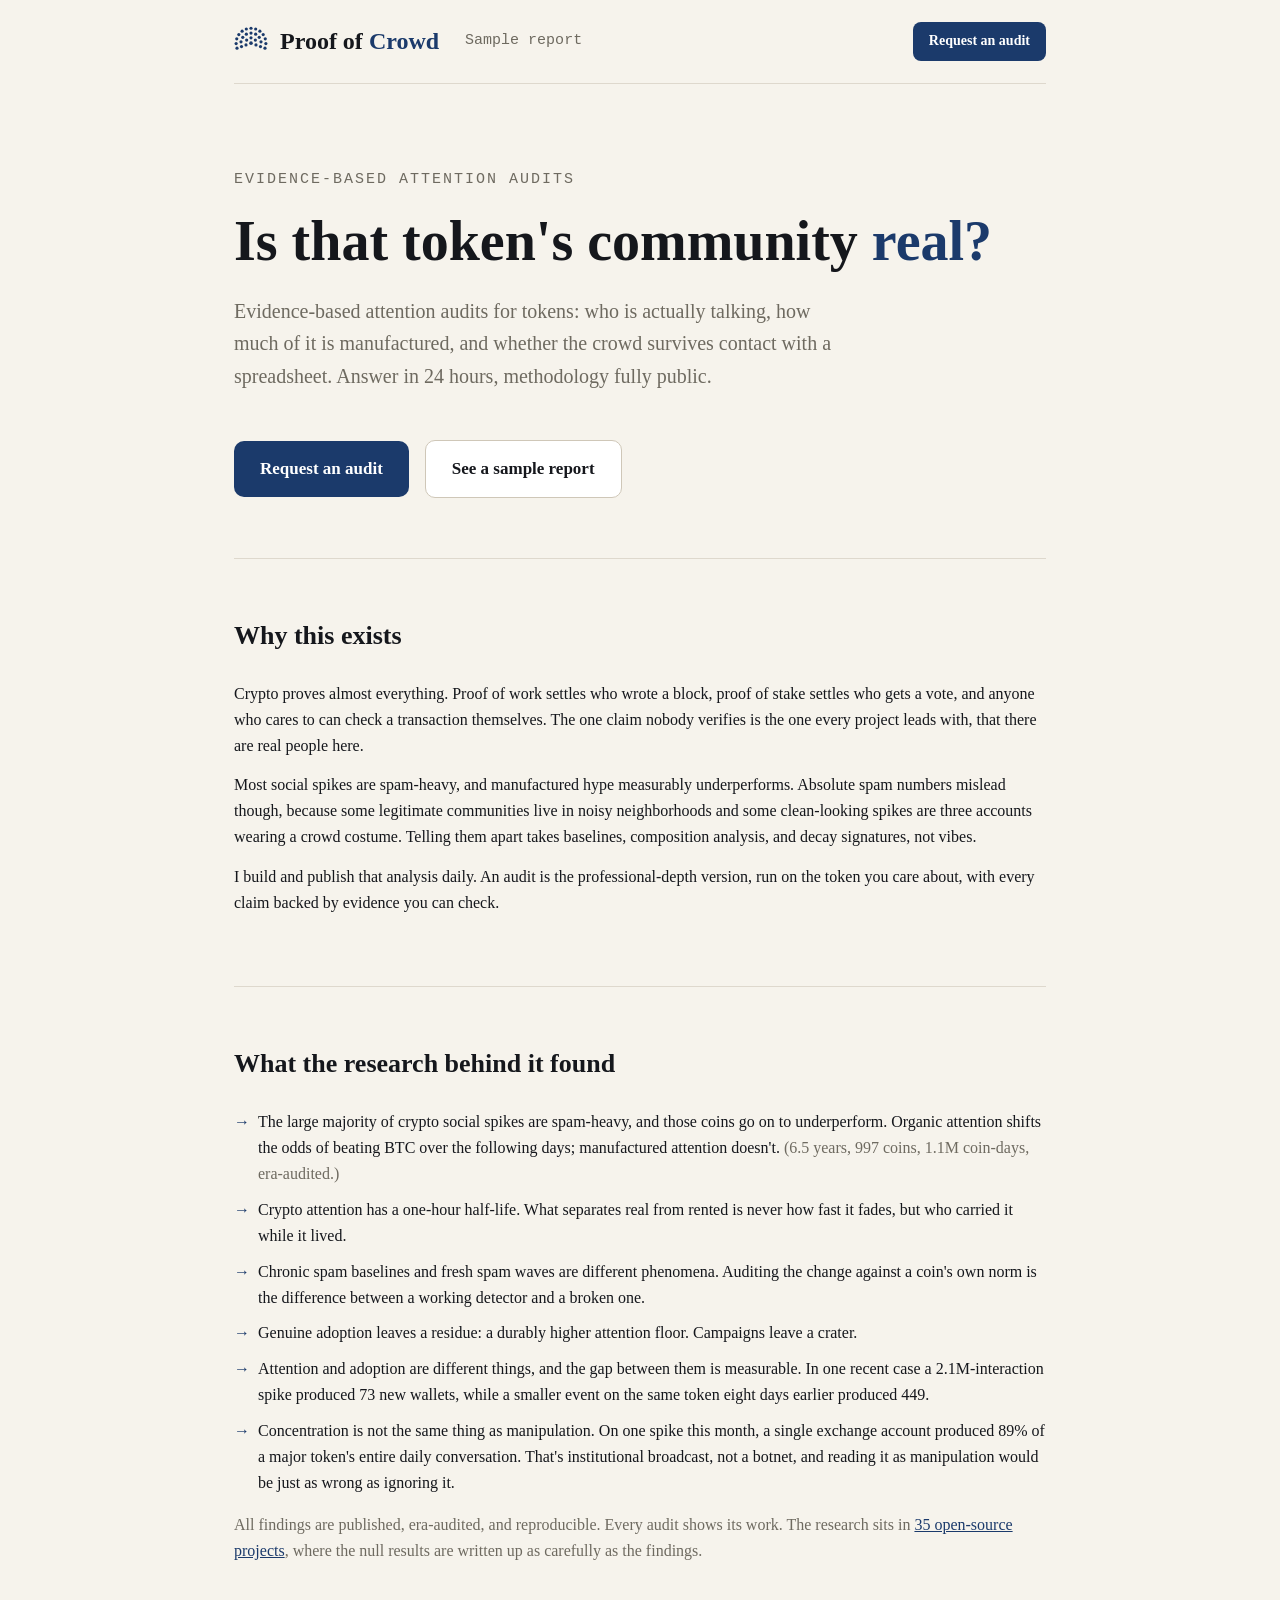
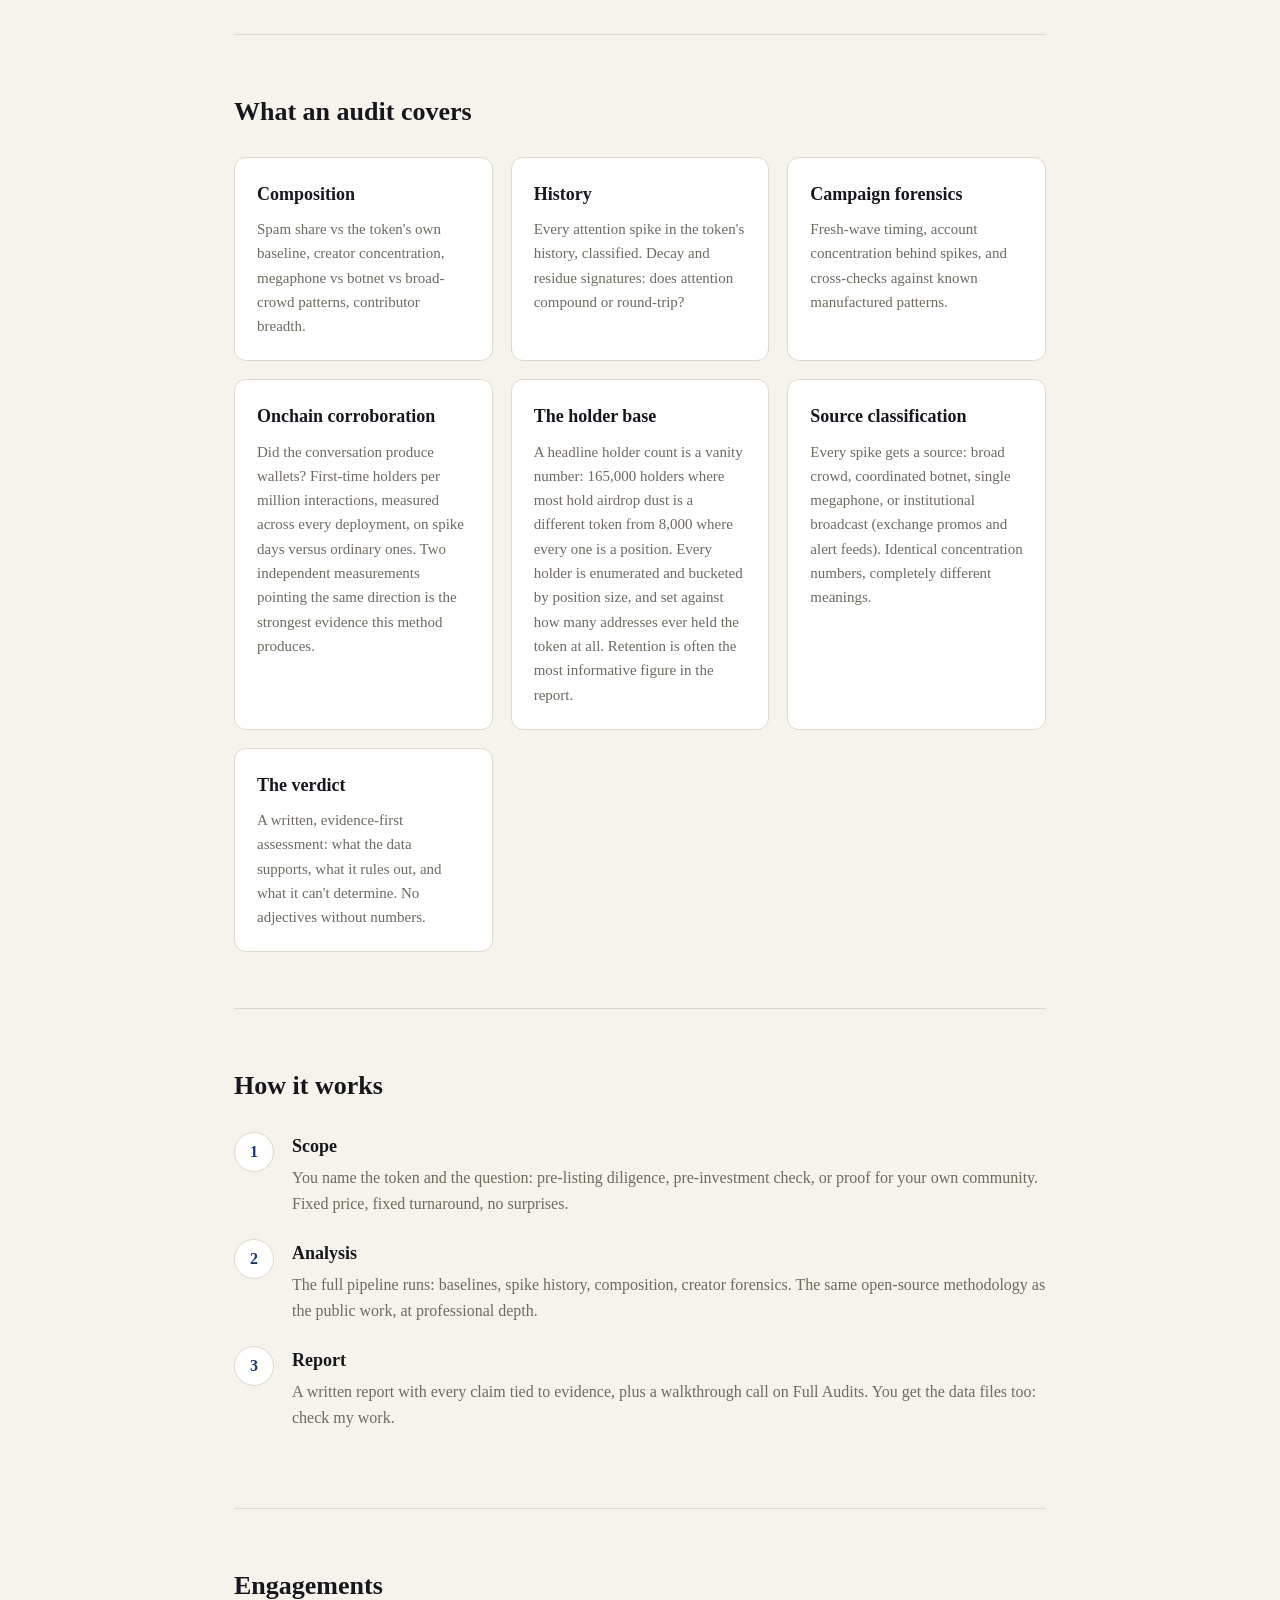
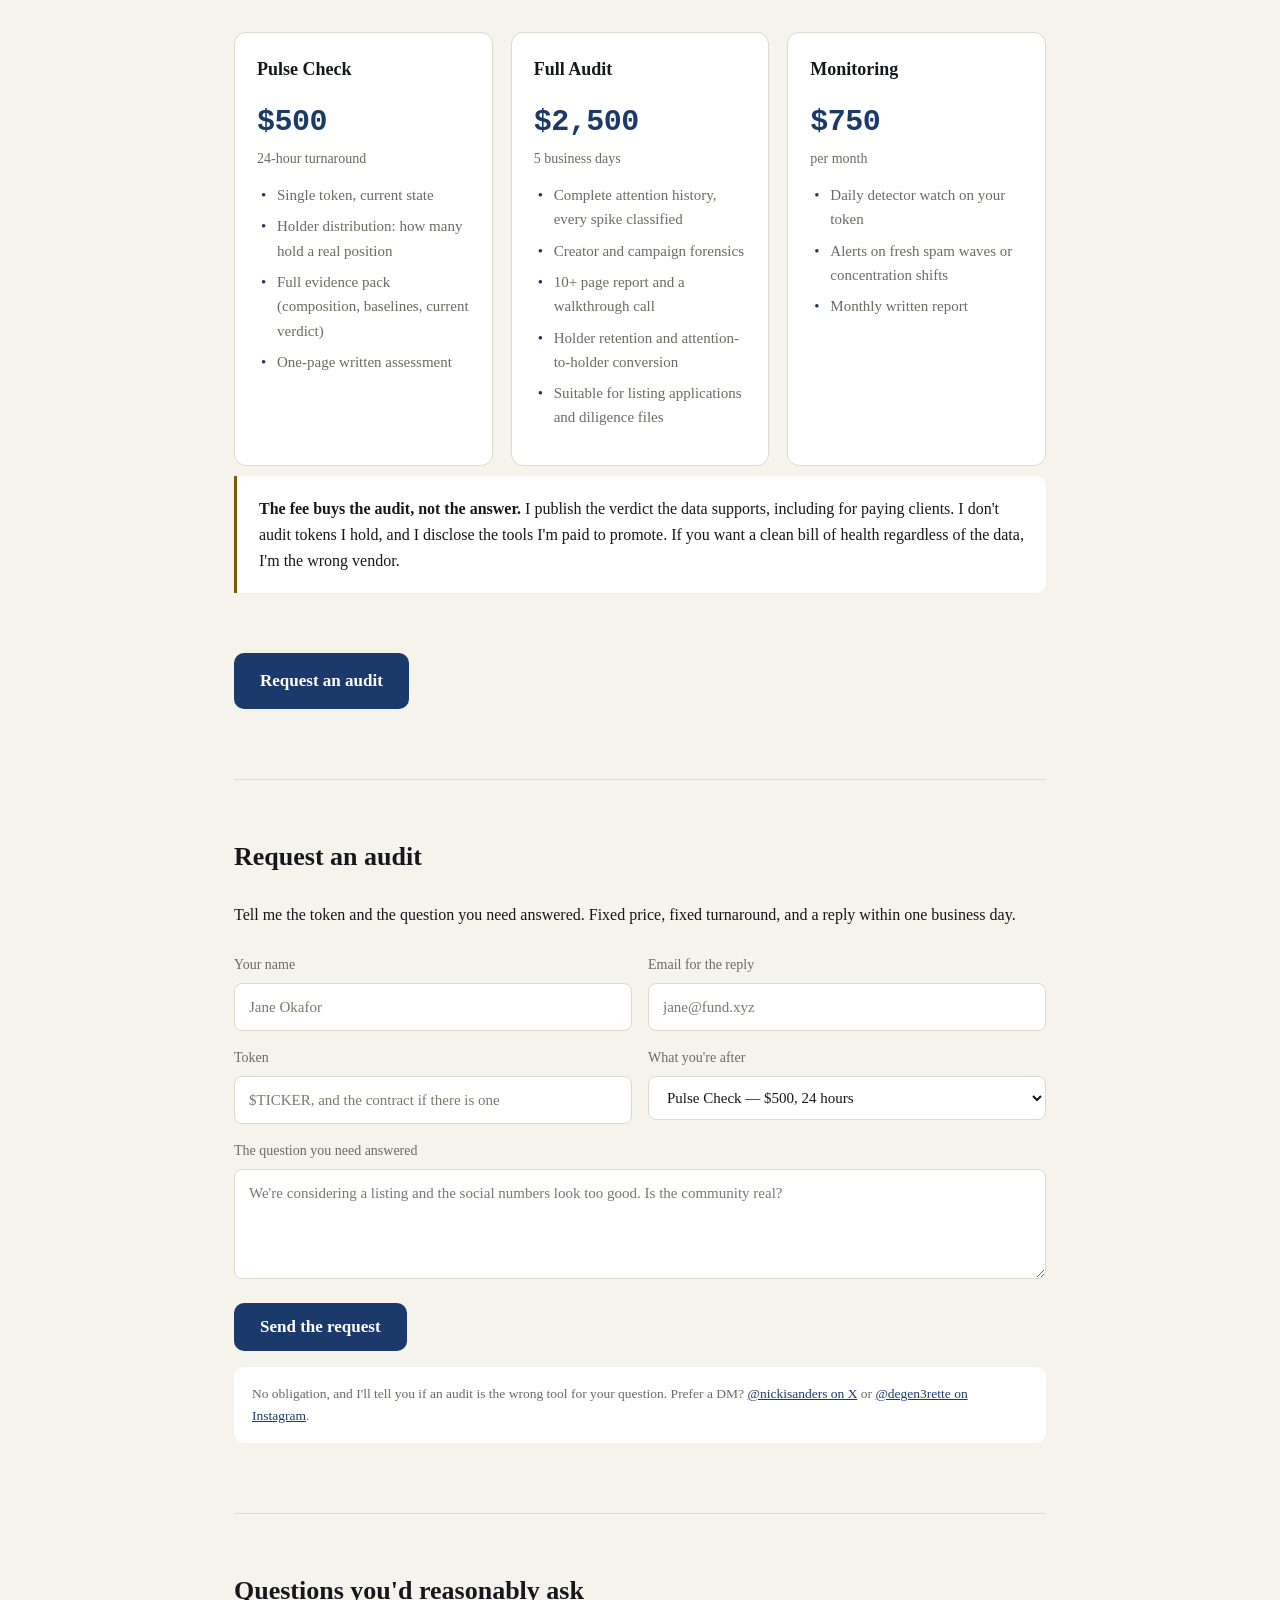
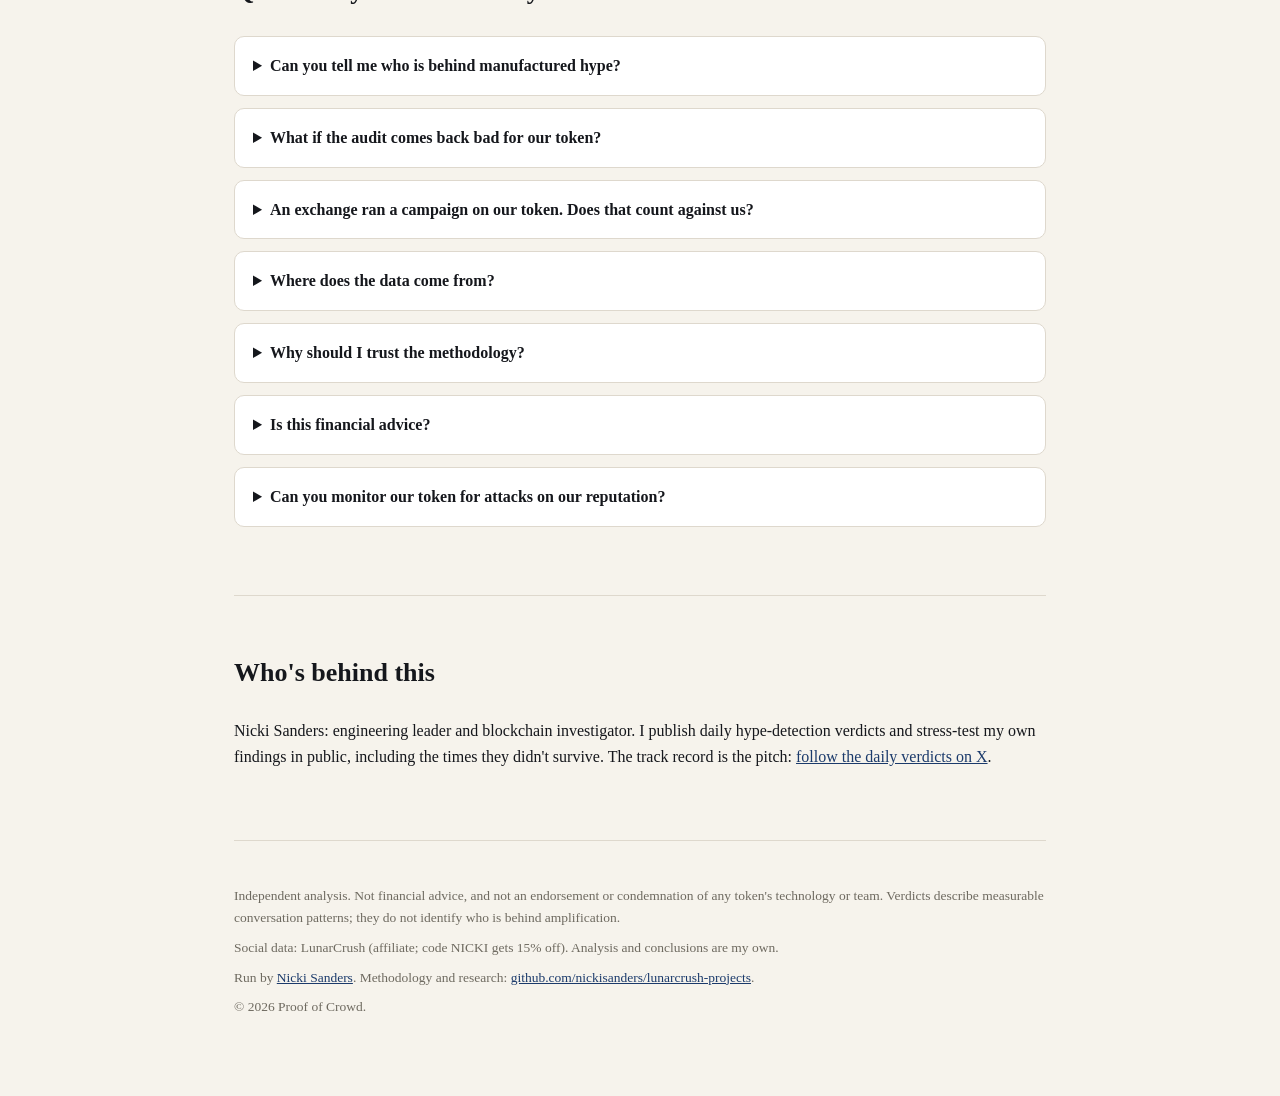
==== index.html @ 64c70a03 "Tighten turnaround to 24 hours and 5 business days Set against what the $FET audit actually cost rat" ====
<!DOCTYPE html>
<html lang="en">
<head>
<meta charset="utf-8">
<meta name="viewport" content="width=device-width, initial-scale=1">
<title>Proof of Crowd · evidence-based attention audits</title>
<meta name="description" content="Is that token's community real? Evidence-based attention audits: spam analysis, creator concentration, decay signatures. Open methodology.">
<link rel="icon" href="assets/favicon.svg" type="image/svg+xml">
<link rel="icon" href="assets/favicon-32.png" sizes="32x32">
<link rel="apple-touch-icon" href="assets/favicon-180.png">
<link rel="canonical" href="https://proofofcrowd.com/">
<meta property="og:type" content="website">
<meta property="og:site_name" content="Proof of Crowd">
<meta property="og:title" content="Proof of Crowd · evidence-based attention audits">
<meta property="og:description" content="Is that token's community real? Evidence-based attention audits: spam analysis, creator concentration, decay signatures. Open methodology.">
<meta property="og:url" content="https://proofofcrowd.com/">
<meta property="og:image" content="https://proofofcrowd.com/assets/og.png">
<meta property="og:image:width" content="1200">
<meta property="og:image:height" content="630">
<meta name="twitter:card" content="summary_large_image">
<meta name="twitter:site" content="@nickisanders">
<meta name="twitter:title" content="Proof of Crowd · evidence-based attention audits">
<meta name="twitter:description" content="Is that token's community real? Evidence-based attention audits: spam analysis, creator concentration, decay signatures. Open methodology.">
<meta name="twitter:image" content="https://proofofcrowd.com/assets/og.png">
<link rel="stylesheet" href="styles.css">
<script type="application/ld+json">
{
 "@context": "https://schema.org",
 "@graph": [
  {
   "@type": "Person",
   "@id": "https://proofofcrowd.com/#nicki",
   "name": "Nicki Sanders",
   "jobTitle": "Independent crypto social-data analyst",
   "url": "https://proofofcrowd.com/",
   "sameAs": [
    "https://x.com/nickisanders",
    "https://github.com/nickisanders",
    "https://instagram.com/degen3rette"
   ],
   "knowsAbout": [
    "Crypto social data analysis",
    "Bot and spam detection",
    "Token attention auditing",
    "Onchain holder analysis"
   ]
  },
  {
   "@type": "ProfessionalService",
   "@id": "https://proofofcrowd.com/#service",
   "name": "Proof of Crowd",
   "description": "Evidence-based attention audits for crypto tokens: who is actually talking, how much of it is manufactured, and whether the attention produced anyone who bought.",
   "url": "https://proofofcrowd.com/",
   "image": "https://proofofcrowd.com/assets/og.png",
   "founder": {
    "@id": "https://proofofcrowd.com/#nicki"
   },
   "areaServed": "Worldwide",
   "serviceType": "Crypto token attention audit",
   "knowsAbout": [
    "Crypto social data analysis",
    "Bot and spam detection",
    "Token attention auditing",
    "Onchain holder analysis"
   ],
   "sameAs": [
    "https://github.com/nickisanders/proof-of-crowd"
   ],
   "hasOfferCatalog": {
    "@type": "OfferCatalog",
    "name": "Engagements",
    "itemListElement": [
     {
      "@type": "Offer",
      "name": "Pulse Check",
      "price": "500",
      "priceCurrency": "USD",
      "description": "Single token, current state. Full evidence pack covering composition, baselines and current verdict, with a one-page written assessment.",
      "itemOffered": {
       "@type": "Service",
       "name": "Pulse Check",
       "description": "Single token, current state. Full evidence pack covering composition, baselines and current verdict, with a one-page written assessment.",
       "serviceOutput": "Written audit report"
      },
      "deliveryLeadTime": {
       "@type": "QuantitativeValue",
       "unitCode": "DAY"
      },
      "eligibleDuration": {
       "@type": "QuantitativeValue",
       "description": "P1D"
      }
     },
     {
      "@type": "Offer",
      "name": "Full Audit",
      "price": "2500",
      "priceCurrency": "USD",
      "description": "Complete attention history with every spike classified, creator and campaign forensics, a 10+ page report and a walkthrough call.",
      "itemOffered": {
       "@type": "Service",
       "name": "Full Audit",
       "description": "Complete attention history with every spike classified, creator and campaign forensics, a 10+ page report and a walkthrough call.",
       "serviceOutput": "Written audit report"
      },
      "deliveryLeadTime": {
       "@type": "QuantitativeValue",
       "unitCode": "DAY"
      },
      "eligibleDuration": {
       "@type": "QuantitativeValue",
       "description": "P5D"
      }
     },
     {
      "@type": "Offer",
      "name": "Monitoring",
      "price": "750",
      "priceCurrency": "USD",
      "description": "Daily detector watch on your token, alerts on fresh spam waves or concentration shifts, and a monthly written report.",
      "itemOffered": {
       "@type": "Service",
       "name": "Monitoring",
       "description": "Daily detector watch on your token, alerts on fresh spam waves or concentration shifts, and a monthly written report.",
       "serviceOutput": "Written audit report"
      },
      "deliveryLeadTime": {
       "@type": "QuantitativeValue",
       "unitCode": "DAY"
      },
      "eligibleDuration": {
       "@type": "QuantitativeValue",
       "description": "P1M"
      }
     }
    ]
   }
  },
  {
   "@type": "WebSite",
   "@id": "https://proofofcrowd.com/#site",
   "url": "https://proofofcrowd.com/",
   "name": "Proof of Crowd",
   "publisher": {
    "@id": "https://proofofcrowd.com/#nicki"
   }
  },
  {
   "@type": "FAQPage",
   "@id": "https://proofofcrowd.com/#faq",
   "mainEntity": [
    {
     "@type": "Question",
     "name": "Can you tell me who is behind manufactured hype?",
     "acceptedAnswer": {
      "@type": "Answer",
      "text": "No, and I won't pretend to. The data measures amplification patterns: spam waves, account concentration, timing. Bot campaigns, coordinated advocacy, and algorithmic amplification can produce overlapping signatures. Reports state what the evidence supports and what it can't determine."
     }
    },
    {
     "@type": "Question",
     "name": "What if the audit comes back bad for our token?",
     "acceptedAnswer": {
      "@type": "Answer",
      "text": "Then that's what the report says, and you'll see exactly why: every claim ties to data. Many \"bad\" results are actually the chronic-baseline case: a noisy neighborhood, not fresh manufacturing, and the report distinguishes those. What I won't do is soften a verdict because the subject is paying."
     }
    },
    {
     "@type": "Question",
     "name": "An exchange ran a campaign on our token. Does that count against us?",
     "acceptedAnswer": {
      "@type": "Answer",
      "text": "No, it gets labeled and then separated out. Exchange marketing accounts and automated alert feeds can dominate a token's interaction counts without a single person forming an opinion, so an audit identifies those accounts, reports them as institutional broadcast rather than manufactured hype, and then shows what your organic conversation looks like with that volume removed. Useful in both directions: it explains inflated numbers, and it reveals the real community underneath them."
     }
    },
    {
     "@type": "Question",
     "name": "Where does the data come from?",
     "acceptedAnswer": {
      "@type": "Answer",
      "text": "Social and market data comes from LunarCrush's API, including their post-level spam classification, which my published backtests found carries real signal. I'm a LunarCrush affiliate and disclose that on everything. The analysis, calibration, and conclusions are my own."
     }
    },
    {
     "@type": "Question",
     "name": "Why should I trust the methodology?",
     "acceptedAnswer": {
      "@type": "Answer",
      "text": "Because it has a public track record: daily published verdicts, and research findings I stress-test in public, including the times my own headline claims didn't survive their audits. Every report ties each claim to evidence and includes a reproduction appendix, so you can verify the work you paid for."
     }
    },
    {
     "@type": "Question",
     "name": "Is this financial advice?",
     "acceptedAnswer": {
      "@type": "Answer",
      "text": "No. Audits describe conversation authenticity, not investment merit. A token can have a real community and a bad product, or manufactured hype and excellent technology."
     }
    },
    {
     "@type": "Question",
     "name": "Can you monitor our token for attacks on our reputation?",
     "acceptedAnswer": {
      "@type": "Answer",
      "text": "Yes, that's the Monitoring tier: if someone wash-hypes your token to make your community look botted, or a fresh spam wave rides your genuine announcement, you'll know with evidence in hand."
     }
    }
   ]
  }
 ]
}
</script>
</head>
<body>
<div class="wrap">

<nav>
  <a class="brand" href="./"><svg class="brandmark" viewBox="0 0 64 64" width="30" height="30" aria-hidden="true" xmlns="http://www.w3.org/2000/svg"><circle cx="22.60" cy="39.42" r="3.0" fill="#1b3a6b"/><circle cx="23.81" cy="30.26" r="3.0" fill="#1b3a6b"/><circle cx="32.00" cy="26.00" r="3.0" fill="#1b3a6b"/><circle cx="40.19" cy="30.26" r="3.0" fill="#1b3a6b"/><circle cx="41.40" cy="39.42" r="3.0" fill="#1b3a6b"/><circle cx="14.15" cy="42.50" r="3.0" fill="#1b3a6b"/><circle cx="13.16" cy="33.52" r="3.0" fill="#1b3a6b"/><circle cx="16.44" cy="25.10" r="3.0" fill="#1b3a6b"/><circle cx="23.23" cy="19.15" r="3.0" fill="#1b3a6b"/><circle cx="32.00" cy="17.00" r="3.0" fill="#1b3a6b"/><circle cx="40.77" cy="19.15" r="3.0" fill="#1b3a6b"/><circle cx="47.56" cy="25.10" r="3.0" fill="#1b3a6b"/><circle cx="50.84" cy="33.52" r="3.0" fill="#1b3a6b"/><circle cx="49.85" cy="42.50" r="3.0" fill="#1b3a6b"/><circle cx="5.69" cy="45.58" r="3.0" fill="#1b3a6b"/><circle cx="4.01" cy="36.81" r="3.0" fill="#1b3a6b"/><circle cx="5.18" cy="27.97" r="3.0" fill="#1b3a6b"/><circle cx="9.06" cy="19.94" r="3.0" fill="#1b3a6b"/><circle cx="15.28" cy="13.54" r="3.0" fill="#1b3a6b"/><circle cx="23.19" cy="9.42" r="3.0" fill="#1b3a6b"/><circle cx="32.00" cy="8.00" r="3.0" fill="#1b3a6b"/><circle cx="40.81" cy="9.42" r="3.0" fill="#1b3a6b"/><circle cx="48.72" cy="13.54" r="3.0" fill="#1b3a6b"/><circle cx="54.94" cy="19.94" r="3.0" fill="#1b3a6b"/><circle cx="58.82" cy="27.97" r="3.0" fill="#1b3a6b"/><circle cx="59.99" cy="36.81" r="3.0" fill="#1b3a6b"/><circle cx="58.31" cy="45.58" r="3.0" fill="#1b3a6b"/><circle cx="32" cy="36" r="3.4" fill="#1b3a6b"/></svg><span class="brandtext">Proof of <span>Crowd</span></span></a>
  <a class="link" href="sample-fet.html">Sample report</a>
  <span class="spacer"></span>
  <a class="navcta" href="#pricing">Request an audit</a>
</nav>

<header class="hero">
  <div class="kicker">Evidence-based attention audits</div>
  <h1>Is that token's community <span class="accent">real?</span></h1>
  <p class="lede">Evidence-based attention audits for tokens: who is actually talking, how much of it is manufactured, and whether the crowd survives contact with a spreadsheet. Answer in 24 hours, methodology fully public.</p>
  <a class="cta" href="#pricing">Request an audit</a>
  <a class="cta secondary" href="sample.html">See a sample report</a>
</header>

<section>
  <h2>Why this exists</h2>
  <p>Crypto proves almost everything. Proof of work settles who wrote a block, proof of stake settles who gets a vote, and anyone who cares to can check a transaction themselves. The one claim nobody verifies is the one every project leads with, that there are real people here.</p>
  <p>Most social spikes are spam-heavy, and manufactured hype measurably underperforms. Absolute spam numbers mislead though, because some legitimate communities live in noisy neighborhoods and some clean-looking spikes are three accounts wearing a crowd costume. Telling them apart takes baselines, composition analysis, and decay signatures, not vibes.</p>
  <p>I build and publish that analysis daily. An audit is the professional-depth version, run on the token you care about, with every claim backed by evidence you can check.</p>
</section>

<section>
  <h2>What the research behind it found</h2>
  <ul class="findings">
    <li>The large majority of crypto social spikes are spam-heavy, and those coins go on to underperform. Organic attention shifts the odds of beating BTC over the following days; manufactured attention doesn't. <span class="sub">(6.5 years, 997 coins, 1.1M coin-days, era-audited.)</span></li>
    <li>Crypto attention has a one-hour half-life. What separates real from rented is never how fast it fades, but who carried it while it lived.</li>
    <li>Chronic spam baselines and fresh spam waves are different phenomena. Auditing the change against a coin's own norm is the difference between a working detector and a broken one.</li>
    <li>Genuine adoption leaves a residue: a durably higher attention floor. Campaigns leave a crater.</li>
    <li>Attention and adoption are different things, and the gap between them is measurable. In one recent case a 2.1M-interaction spike produced 73 new wallets, while a smaller event on the same token eight days earlier produced 449.</li>
    <li>Concentration is not the same thing as manipulation. On one spike this month, a single exchange account produced 89% of a major token's entire daily conversation. That's institutional broadcast, not a botnet, and reading it as manipulation would be just as wrong as ignoring it.</li>
  </ul>
  <p style="margin-top:16px" class="sub">All findings are published, era-audited, and reproducible. Every audit shows its work. The research sits in <a href="https://github.com/nickisanders/lunarcrush-projects">35 open-source projects</a>, where the null results are written up as carefully as the findings.</p>
</section>

<section>
  <h2>What an audit covers</h2>
  <div class="grid">
    <div class="card"><h3>Composition</h3><p>Spam share vs the token's own baseline, creator concentration, megaphone vs botnet vs broad-crowd patterns, contributor breadth.</p></div>
    <div class="card"><h3>History</h3><p>Every attention spike in the token's history, classified. Decay and residue signatures: does attention compound or round-trip?</p></div>
    <div class="card"><h3>Campaign forensics</h3><p>Fresh-wave timing, account concentration behind spikes, and cross-checks against known manufactured patterns.</p></div>
    <div class="card"><h3>Onchain corroboration</h3><p>Did the conversation produce wallets? First-time holders per million interactions, measured across every deployment, on spike days versus ordinary ones. Two independent measurements pointing the same direction is the strongest evidence this method produces.</p></div>
    <div class="card"><h3>The holder base</h3><p>A headline holder count is a vanity number: 165,000 holders where most hold airdrop dust is a different token from 8,000 where every one is a position. Every holder is enumerated and bucketed by position size, and set against how many addresses ever held the token at all. Retention is often the most informative figure in the report.</p></div>
    <div class="card"><h3>Source classification</h3><p>Every spike gets a source: broad crowd, coordinated botnet, single megaphone, or institutional broadcast (exchange promos and alert feeds). Identical concentration numbers, completely different meanings.</p></div>
    <div class="card"><h3>The verdict</h3><p>A written, evidence-first assessment: what the data supports, what it rules out, and what it can't determine. No adjectives without numbers.</p></div>
  </div>
</section>

<section>
  <h2>How it works</h2>
  <div class="steps">
    <div class="step"><span class="num"></span><div><h3>Scope</h3><p>You name the token and the question: pre-listing diligence, pre-investment check, or proof for your own community. Fixed price, fixed turnaround, no surprises.</p></div></div>
    <div class="step"><span class="num"></span><div><h3>Analysis</h3><p>The full pipeline runs: baselines, spike history, composition, creator forensics. The same open-source methodology as the public work, at professional depth.</p></div></div>
    <div class="step"><span class="num"></span><div><h3>Report</h3><p>A written report with every claim tied to evidence, plus a walkthrough call on Full Audits. You get the data files too: check my work.</p></div></div>
  </div>
</section>

<section id="pricing">
  <h2>Engagements</h2>
  <div class="grid">
    <div class="card tier">
      <h3>Pulse Check</h3>
      <div class="price">$500</div>
      <div class="per">24-hour turnaround</div>
      <ul>
        <li>Single token, current state</li>
        <li>Holder distribution: how many hold a real position</li>
        <li>Full evidence pack (composition, baselines, current verdict)</li>
        <li>One-page written assessment</li>
      </ul>
    </div>
    <div class="card tier">
      <h3>Full Audit</h3>
      <div class="price">$2,500</div>
      <div class="per">5 business days</div>
      <ul>
        <li>Complete attention history, every spike classified</li>
        <li>Creator and campaign forensics</li>
        <li>10+ page report and a walkthrough call</li>
        <li>Holder retention and attention-to-holder conversion</li>
        <li>Suitable for listing applications and diligence files</li>
      </ul>
    </div>
    <div class="card tier">
      <h3>Monitoring</h3>
      <div class="price">$750</div>
      <div class="per">per month</div>
      <ul>
        <li>Daily detector watch on your token</li>
        <li>Alerts on fresh spam waves or concentration shifts</li>
        <li>Monthly written report</li>
      </ul>
    </div>
  </div>
  <div class="integrity">
    <strong>The fee buys the audit, not the answer.</strong> I publish the verdict the data supports, including for paying clients. I don't audit tokens I hold, and I disclose the tools I'm paid to promote. If you want a clean bill of health regardless of the data, I'm the wrong vendor.
  </div>
  <p style="margin-top:26px"><a class="cta" href="#contact">Request an audit</a></p>
</section>

<section id="contact">
  <h2>Request an audit</h2>
  <p>Tell me the token and the question you need answered. Fixed price, fixed turnaround, and a reply within one business day.</p>

  <form class="form" action="https://formspree.io/f/meaobypa" method="POST">
    <div class="row">
      <div>
        <label for="name">Your name</label>
        <input id="name" type="text" name="name" required placeholder="Jane Okafor">
      </div>
      <div>
        <label for="email">Email for the reply</label>
        <input id="email" type="email" name="email" required placeholder="jane@fund.xyz">
      </div>
    </div>
    <div class="row">
      <div>
        <label for="token">Token</label>
        <input id="token" type="text" name="token" required placeholder="$TICKER, and the contract if there is one">
      </div>
      <div>
        <label for="tier">What you're after</label>
        <select id="tier" name="tier">
          <option>Pulse Check &mdash; $500, 24 hours</option>
          <option>Full Audit &mdash; $2,500, 5 business days</option>
          <option>Monitoring &mdash; $750/mo</option>
          <option>Not sure yet</option>
        </select>
      </div>
    </div>
    <div>
      <label for="question">The question you need answered</label>
      <textarea id="question" name="question" required placeholder="We're considering a listing and the social numbers look too good. Is the community real?"></textarea>
    </div>
    <input class="hp" type="text" name="_gotcha" tabindex="-1" autocomplete="off" aria-hidden="true">
    <input type="hidden" name="_subject" value="Proof of Crowd — audit request">
    <button type="submit">Send the request</button>
    <p class="note">No obligation, and I'll tell you if an audit is the wrong tool for your question.
      Prefer a DM? <a href="https://x.com/nickisanders">@nickisanders on X</a> or <a href="https://instagram.com/degen3rette">@degen3rette on Instagram</a>.</p>
  </form>
</section>

<section>
  <h2>Questions you'd reasonably ask</h2>
  <details><summary>Can you tell me who is behind manufactured hype?</summary><p>No, and I won't pretend to. The data measures amplification patterns: spam waves, account concentration, timing. Bot campaigns, coordinated advocacy, and algorithmic amplification can produce overlapping signatures. Reports state what the evidence supports and what it can't determine.</p></details>
  <details><summary>What if the audit comes back bad for our token?</summary><p>Then that's what the report says, and you'll see exactly why: every claim ties to data. Many "bad" results are actually the chronic-baseline case: a noisy neighborhood, not fresh manufacturing, and the report distinguishes those. What I won't do is soften a verdict because the subject is paying.</p></details>
  <details><summary>An exchange ran a campaign on our token. Does that count against us?</summary><p>No, it gets labeled and then separated out. Exchange marketing accounts and automated alert feeds can dominate a token's interaction counts without a single person forming an opinion, so an audit identifies those accounts, reports them as institutional broadcast rather than manufactured hype, and then shows what your organic conversation looks like with that volume removed. Useful in both directions: it explains inflated numbers, and it reveals the real community underneath them.</p></details>
  <details><summary>Where does the data come from?</summary><p>Social and market data comes from LunarCrush's API, including their post-level spam classification, which my published backtests found carries real signal. I'm a LunarCrush affiliate and disclose that on everything. The analysis, calibration, and conclusions are my own.</p></details>
  <details><summary>Why should I trust the methodology?</summary><p>Because it has a public track record: daily published verdicts, and research findings I stress-test in public, including the times my own headline claims didn't survive their audits. Every report ties each claim to evidence and includes a reproduction appendix, so you can verify the work you paid for.</p></details>
  <details><summary>Is this financial advice?</summary><p>No. Audits describe conversation authenticity, not investment merit. A token can have a real community and a bad product, or manufactured hype and excellent technology.</p></details>
  <details><summary>Can you monitor our token for attacks on our reputation?</summary><p>Yes, that's the Monitoring tier: if someone wash-hypes your token to make your community look botted, or a fresh spam wave rides your genuine announcement, you'll know with evidence in hand.</p></details>
</section>

<section>
  <h2>Who's behind this</h2>
  <p>Nicki Sanders: engineering leader and blockchain investigator. I publish daily hype-detection verdicts and stress-test my own findings in public, including the times they didn't survive. The track record is the pitch: <a href="https://x.com/nickisanders">follow the daily verdicts on X</a>.</p>
</section>

<footer>
  <p>Independent analysis. Not financial advice, and not an endorsement or condemnation of any token's technology or team. Verdicts describe measurable conversation patterns; they do not identify who is behind amplification.</p>
  <p>Social data: LunarCrush (affiliate; code NICKI gets 15% off). Analysis and conclusions are my own.</p>
  <p>Run by <a href="https://x.com/nickisanders">Nicki Sanders</a>. Methodology and research: <a href="https://github.com/nickisanders/lunarcrush-projects">github.com/nickisanders/lunarcrush-projects</a>.</p>
  <p>© 2026 Proof of Crowd.</p>
</footer>

</div>
</body>
</html>
---- styles.css ----
:root {
  /* Dossier. Paper and ink, so an audit reads as a document rather than a
     dashboard screenshot. The brand is deliberately not green: when the brand
     colour and the "organic" verdict colour are the same, the logo casts a
     vote just by being on the page. Cool ink carries the brand, warm hues and
     green carry judgement, and nothing crosses over. */
  --bg: #f6f3ec; --panel: #ffffff; --line: #ded8cd;
  --text: #15171c; --sub: #6e6a60;
  --brand: #1b3a6b; --on-brand: #ffffff;
  --ok: #236440; --mid: #7d560c; --bad: #a33228;

  /* Charter throughout, with Georgia as the stand-in where Charter is absent.
     Figures go in a monospace: an audit's numbers should read as measured
     rather than asserted, and an aligned column stops a wider glyph passing
     for a bigger value. */
  --serif: Charter, "Bitstream Charter", "Charis SIL", Georgia, serif;
  --mono: ui-monospace, Menlo, "SF Mono", "Cascadia Mono", "Roboto Mono", monospace;
}
* { margin: 0; padding: 0; box-sizing: border-box; }
body { background: var(--bg); color: var(--text); font-family: var(--serif); line-height: 1.62; }
.wrap { max-width: 860px; margin: 0 auto; padding: 0 24px; }
nav { display: flex; align-items: center; gap: 26px; padding: 22px 0; border-bottom: 1px solid var(--line); }
/* Charter tops out at a real 700; 800 only gets synthesised and muddies at
   small sizes. Size is set here rather than on the SVG so the two stay in
   proportion from one place. */
nav .brand { display: inline-flex; align-items: center; gap: 12px; font-weight: 700; font-size: 24px; color: var(--text); text-decoration: none; }
nav .brand .brandmark { flex: none; width: 34px; height: 34px; }
nav .brand .brandtext { white-space: nowrap; }
nav .brand .brandtext span { color: var(--brand); }
nav a.link { color: var(--sub); text-decoration: none; font-size: 15px; }
nav a.link:hover { color: var(--text); }
nav .spacer { flex: 1; }
nav a.navcta { background: var(--brand); color: var(--on-brand); font-weight: 700; font-size: 14px; padding: 8px 16px; border-radius: 8px; text-decoration: none; }
header.hero { padding: 84px 0 60px; }
.kicker { color: var(--sub); font-size: 15px; letter-spacing: 2px; text-transform: uppercase; margin-bottom: 18px; }
h1 { font-size: clamp(34px, 6vw, 56px); line-height: 1.12; font-weight: 800; }
h1 .accent { color: var(--brand); }
.lede { color: var(--sub); font-size: 20px; margin-top: 22px; max-width: 620px; }
.cta { display: inline-block; margin-top: 34px; background: var(--brand); color: var(--on-brand); font-weight: 700; font-size: 17px; padding: 14px 26px; border-radius: 10px; text-decoration: none; }
.cta.secondary { background: var(--panel); color: var(--text); border: 1px solid #cfc7b8; margin-left: 12px; }
section { padding: 56px 0; border-top: 1px solid var(--line); }
h2 { font-size: 26px; font-weight: 700; margin-bottom: 24px; }
h3 { font-size: 18px; }
p { margin-bottom: 14px; }
.sub { color: var(--sub); }
a { color: var(--brand); }
.grid { display: grid; grid-template-columns: repeat(auto-fit, minmax(240px, 1fr)); gap: 18px; margin-top: 8px; }
.card { background: var(--panel); border: 1px solid var(--line); border-radius: 12px; padding: 22px; }
.card h3 { margin-bottom: 8px; }
.card p { color: var(--sub); font-size: 15px; margin-bottom: 0; }
.tier { display: flex; flex-direction: column; }
.tier .price { font-size: 30px; font-weight: 800; color: var(--brand); margin: 6px 0 2px; }
.tier .per { color: var(--sub); font-size: 14px; margin-bottom: 12px; }
.tier ul { list-style: none; margin: 0 0 6px; }
.tier li { color: var(--sub); font-size: 15px; padding-left: 20px; position: relative; margin-bottom: 7px; }
.tier li::before { content: "\2022"; color: var(--brand); position: absolute; left: 4px; }
ul.findings { list-style: none; }
ul.findings li { padding-left: 24px; position: relative; margin-bottom: 10px; }
ul.findings li::before { content: "\2192"; color: var(--brand); position: absolute; left: 0; }
.integrity { background: var(--panel); border-left: 3px solid var(--mid); border-radius: 0 10px 10px 0; padding: 20px 22px; margin-top: 10px; }
.steps { counter-reset: step; }
.step { display: flex; gap: 18px; margin-bottom: 22px; }
.step .num { counter-increment: step; flex: 0 0 40px; height: 40px; border-radius: 50%; background: var(--panel); border: 1px solid var(--line); color: var(--brand); font-weight: 800; display: flex; align-items: center; justify-content: center; }
.step .num::before { content: counter(step); }
.step p { color: var(--sub); margin: 0; }
.step h3 { margin-bottom: 4px; }
details { border: 1px solid var(--line); border-radius: 10px; padding: 16px 18px; margin-bottom: 12px; background: var(--panel); }
details summary { cursor: pointer; font-weight: 600; }
details p { color: var(--sub); margin: 12px 0 0; font-size: 15px; }
footer { padding: 44px 0 70px; border-top: 1px solid var(--line); color: var(--sub); font-size: 13.5px; }
footer p { margin-bottom: 8px; }
/* report pages */
.report-meta { color: var(--sub); font-size: 15px; margin-top: 10px; }
.verdict-banner { border-radius: 12px; padding: 22px 24px; margin: 28px 0; background: var(--panel); border: 1px solid var(--line); border-left: 4px solid var(--bad); }
/* The organic variant has to recolour the score too. Only the border was
   being switched, so a clean verdict printed its number in the colour that
   means manufactured, contradicting the word next to it. */
.verdict-banner.organic { border-left-color: var(--ok); }
.verdict-banner.organic .score { color: var(--ok); }
.verdict-banner .score { font-size: 34px; font-weight: 800; color: var(--bad); }
table { width: 100%; border-collapse: collapse; margin: 14px 0 8px; font-size: 15px; }
th, td { text-align: left; padding: 10px 12px; border-bottom: 1px solid var(--line); }
th { color: var(--sub); font-weight: 600; font-size: 13.5px; text-transform: uppercase; letter-spacing: 1px; }
td .flag { color: var(--bad); font-weight: 700; }
td .ok { color: var(--ok); font-weight: 700; }
img.chart { max-width: 100%; border-radius: 12px; border: 1px solid var(--line); margin: 10px 0; }
.note { background: var(--panel); border-radius: 10px; padding: 16px 18px; color: var(--sub); font-size: 14.5px; }

/* Audit request form. Inline rather than a link out to a hosted form: the
   handoff to a Google Form is where intent goes to die, and the fields here
   are the ones the report template needs anyway. */
.form { margin-top: 26px; display: grid; gap: 16px; }
.form .row { display: grid; gap: 16px; grid-template-columns: 1fr 1fr; }
.form label { display: block; font-size: 14px; color: var(--sub); margin-bottom: 6px; }
.form input, .form select, .form textarea {
  width: 100%; background: var(--panel); color: var(--text);
  border: 1px solid var(--line); border-radius: 8px; padding: 12px 14px;
  font-family: inherit; font-size: 15px; line-height: 1.5;
}
.form textarea { min-height: 110px; resize: vertical; }
.form input:focus, .form select:focus, .form textarea:focus {
  outline: none; border-color: var(--brand);
}
.form input::placeholder, .form textarea::placeholder { color: #7d776b; }
.form button {
  justify-self: start; background: var(--brand); color: var(--on-brand); font-weight: 700;
  font-size: 17px; padding: 14px 26px; border: 0; border-radius: 10px;
  cursor: pointer; font-family: inherit;
}
.form button:hover { filter: brightness(1.08); }
.form .note { font-size: 13.5px; color: var(--sub); }
.form .hp { position: absolute; left: -9999px; }
@media (max-width: 620px) { .form .row { grid-template-columns: 1fr; } }

/* The brand is sized for desktop, where it has the room. At phone width that
   same size pushes the call to action off the edge, so it steps down and the
   sample-report link drops out: the hero carries a button to the same page a
   few lines below, so nothing becomes unreachable. */
@media (max-width: 620px) {
  nav { gap: 14px; padding: 18px 0; }
  nav .brand { font-size: 19px; gap: 9px; }
  nav .brand .brandmark { width: 26px; height: 26px; }
  nav a.link { display: none; }
  nav a.navcta { font-size: 13px; padding: 7px 13px; }
}

/* Figures. Applied where a number is the point: the verdict score, the prices,
   and the value column of a report table. */
/* Only the figure goes mono. The verdict is a word and belongs in Charter. */
.fig, .tier .price { font-family: var(--mono); letter-spacing: -0.5px; }
.report-table td:nth-child(2) { font-family: var(--mono); font-size: 14px; }
.kicker, nav a.link, th { font-family: var(--mono); }
th { letter-spacing: 0.5px; }

/* Free scan */
.scanbox { margin-top: 26px; }
.scanbox input {
  width: 100%; max-width: 440px; background: var(--panel); color: var(--text);
  border: 1px solid #cfc7b8; border-radius: 10px; padding: 15px 18px;
  font-family: inherit; font-size: 19px;
}
.scanbox input:focus { outline: none; border-color: var(--brand); }
.scanresult { background: var(--panel); border: 1px solid var(--line); border-radius: 12px; padding: 24px 26px; margin-bottom: 30px; }
.scanhead { display: flex; align-items: center; gap: 14px; flex-wrap: wrap; }
.badge { font-family: var(--mono); font-size: 12px; letter-spacing: 0.5px; padding: 5px 11px; border-radius: 20px; border: 1px solid; }
.badge.flags-0 { color: var(--ok);    border-color: var(--ok);    background: #2364400f; }
.badge.flags-1 { color: var(--mid);   border-color: var(--mid);   background: #7d560c0f; }
.badge.flags-2,
.badge.flags-3 { color: var(--bad);   border-color: var(--bad);   background: #a332280f; }
.metric { margin-top: 20px; }
.metric-head { display: flex; justify-content: space-between; align-items: baseline; }
.metric-name { font-weight: 700; }
.metric-val { font-family: var(--mono); font-size: 19px; }
.metric .bar { height: 7px; background: var(--bg); border-radius: 4px; margin: 7px 0; overflow: hidden; }
.metric .bar span { display: block; height: 100%; background: var(--sub); border-radius: 4px; }
.metric.hot .bar span { background: var(--bad); }
.metric.hot .metric-val { color: var(--bad); }
.metric-foot { display: flex; justify-content: space-between; gap: 16px; color: var(--sub); font-size: 13px; }
.metric-foot span { font-family: var(--mono); white-space: nowrap; }
@media (max-width: 560px) { .metric-foot { flex-direction: column; gap: 2px; } }
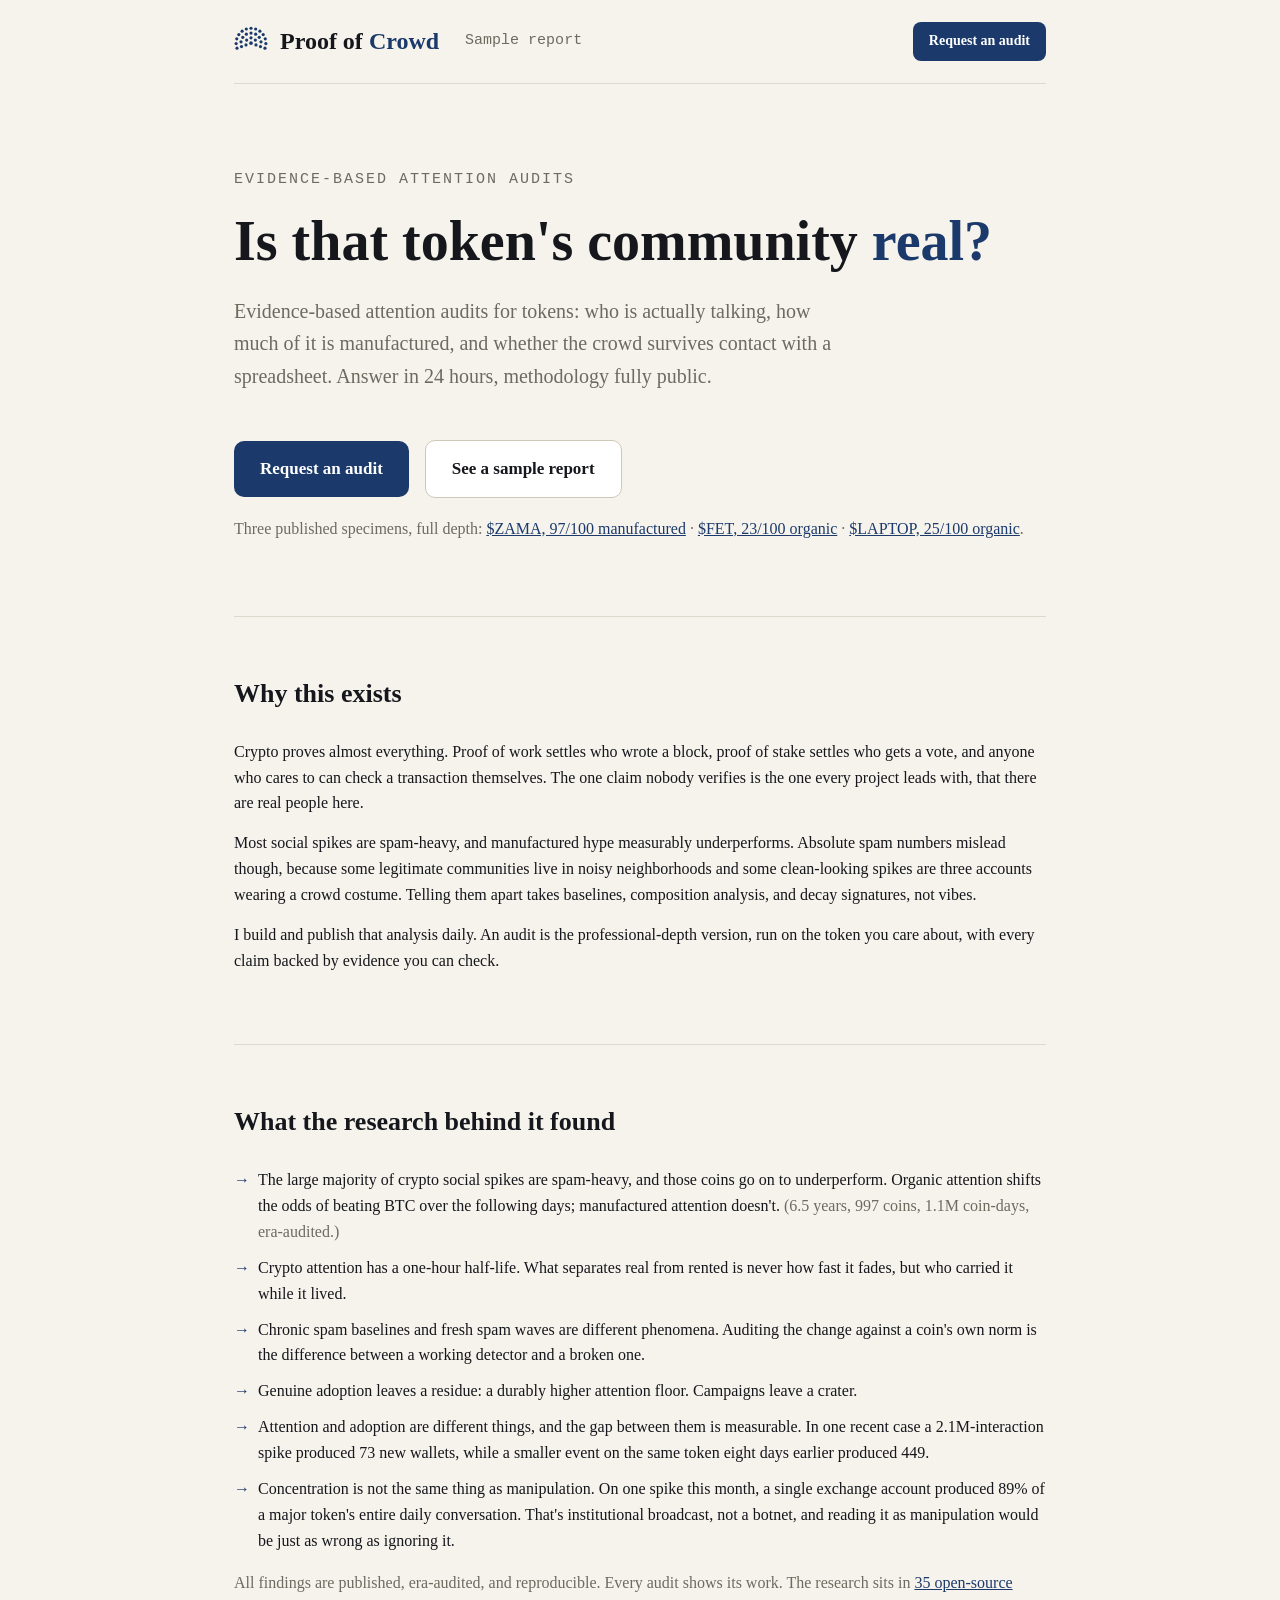
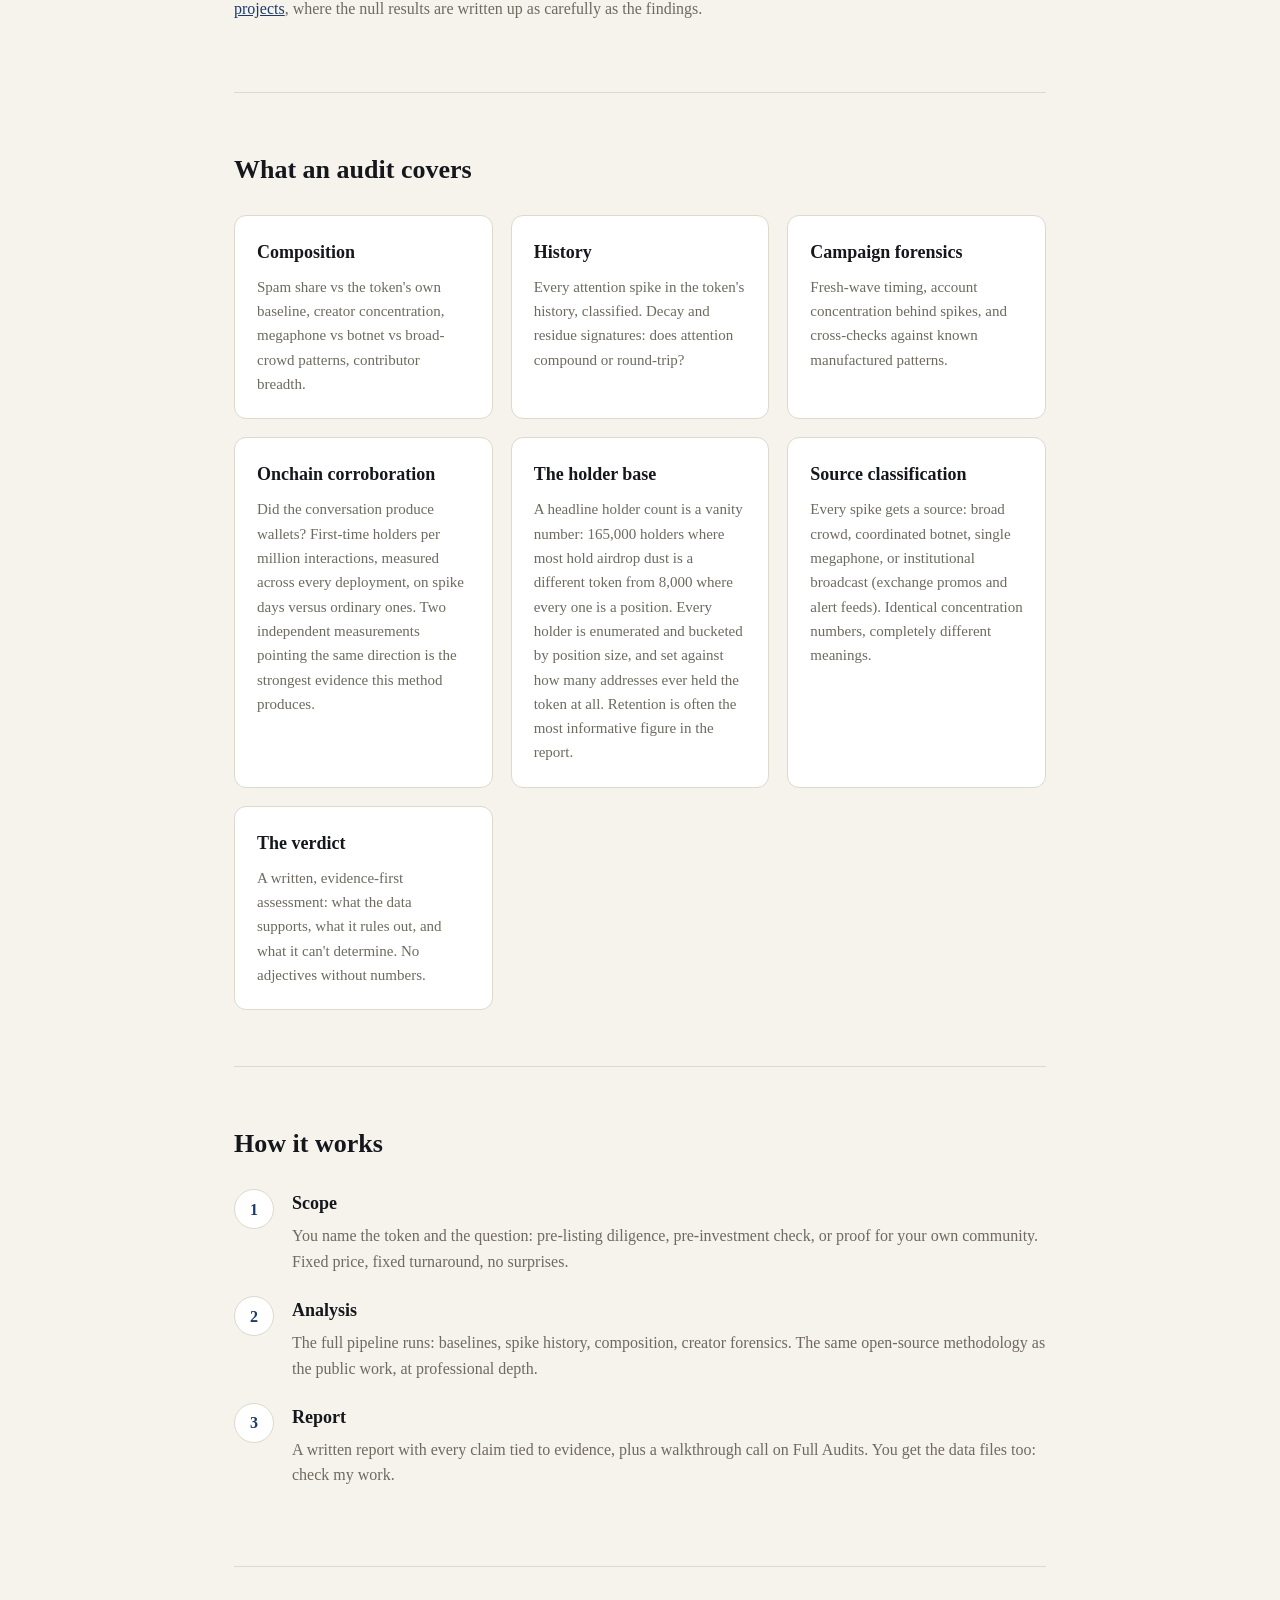
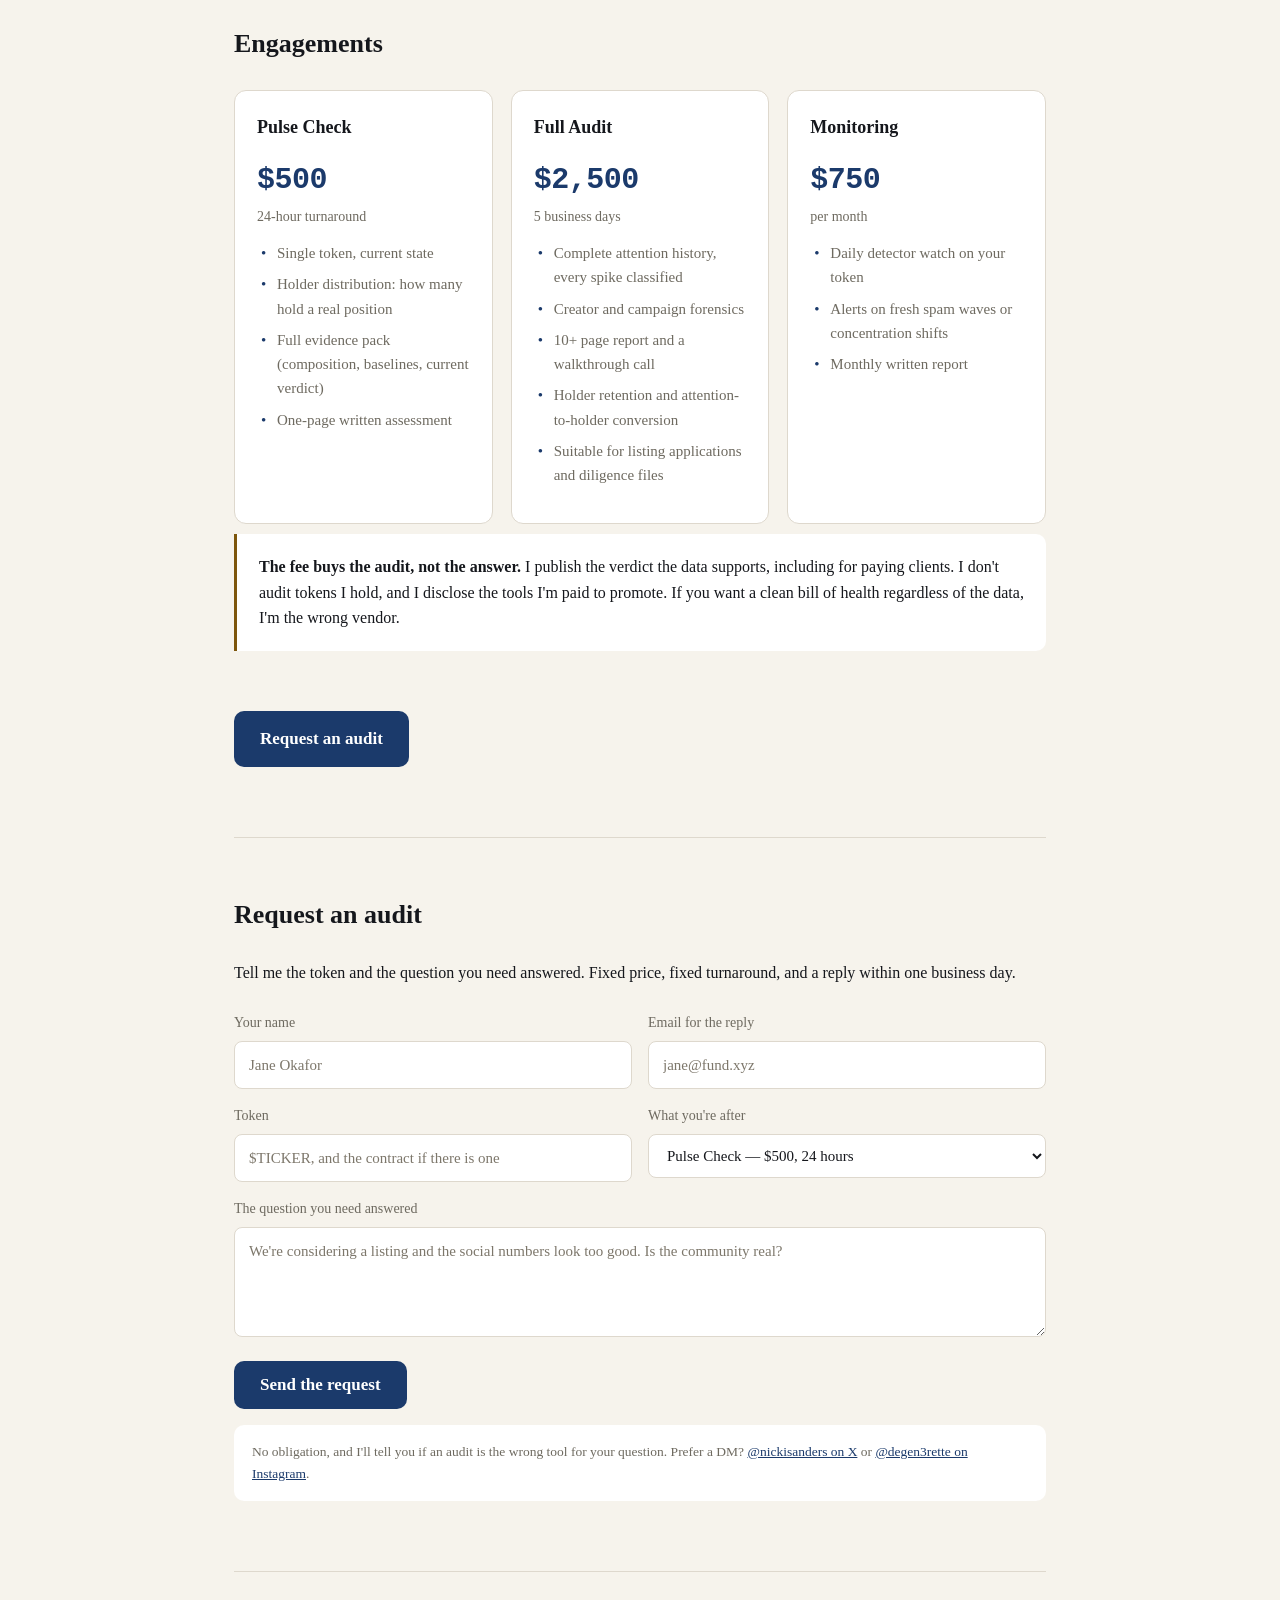
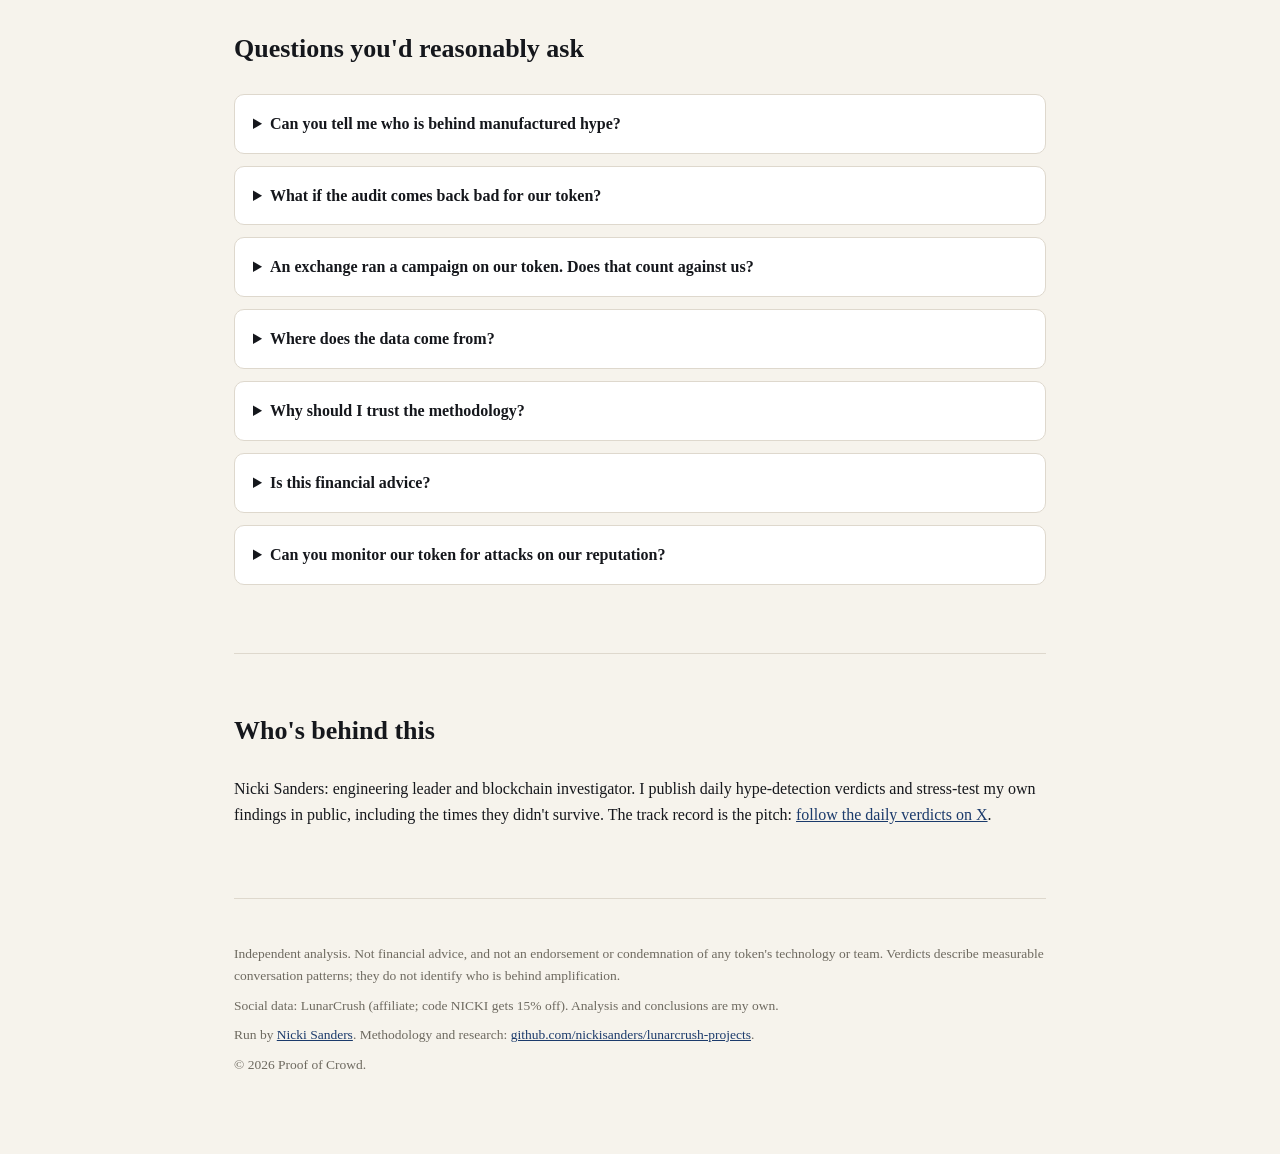
==== commit b61c2d80: "Publish the $LAPTOP audit as a third public specimen Uncommissioned. The token's founder published a" ====
--- a/index.html
+++ b/index.html
@@ -227,6 +227,7 @@
   <p class="lede">Evidence-based attention audits for tokens: who is actually talking, how much of it is manufactured, and whether the crowd survives contact with a spreadsheet. Answer in 24 hours, methodology fully public.</p>
   <a class="cta" href="#pricing">Request an audit</a>
   <a class="cta secondary" href="sample.html">See a sample report</a>
+  <p class="sub" style="margin-top:18px">Three published specimens, full depth: <a href="sample.html">$ZAMA, 97/100 manufactured</a> &middot; <a href="sample-fet.html">$FET, 23/100 organic</a> &middot; <a href="sample-laptop.html">$LAPTOP, 25/100 organic</a>.</p>
 </header>
 
 <section>
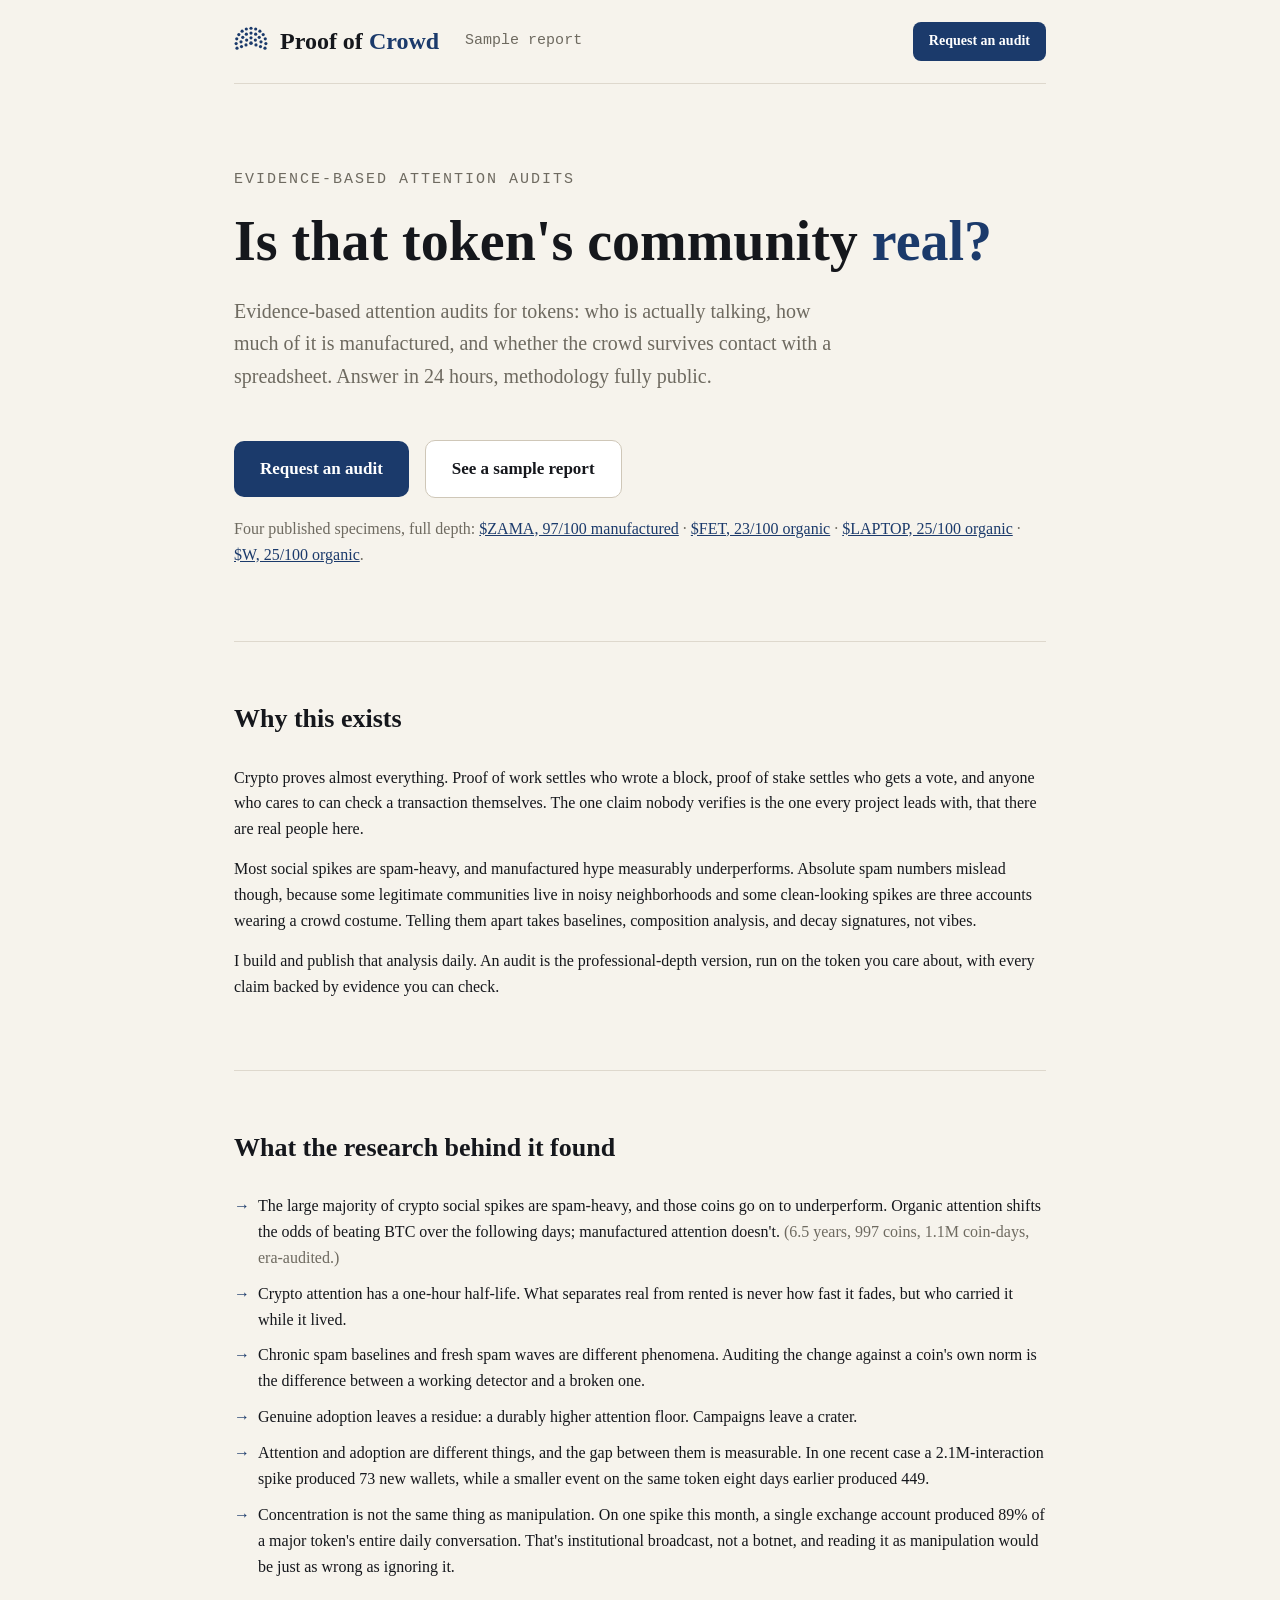
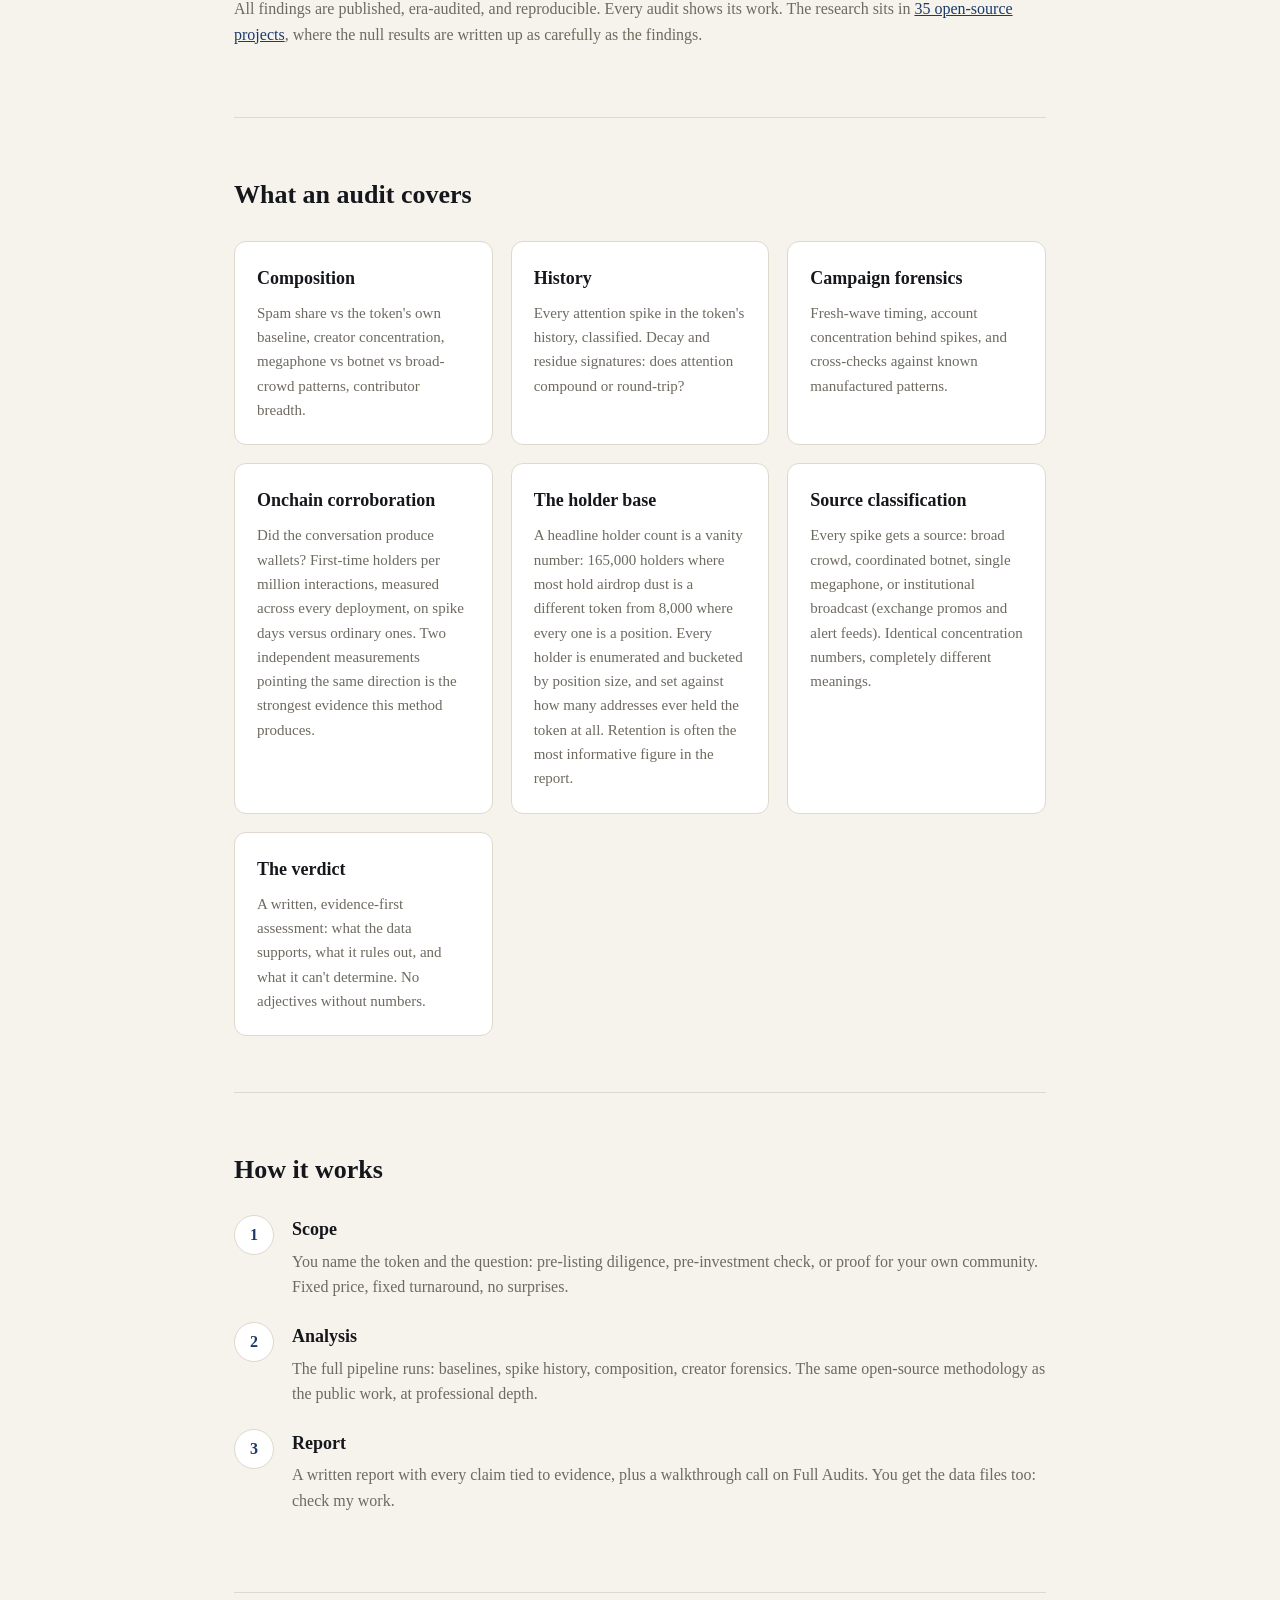
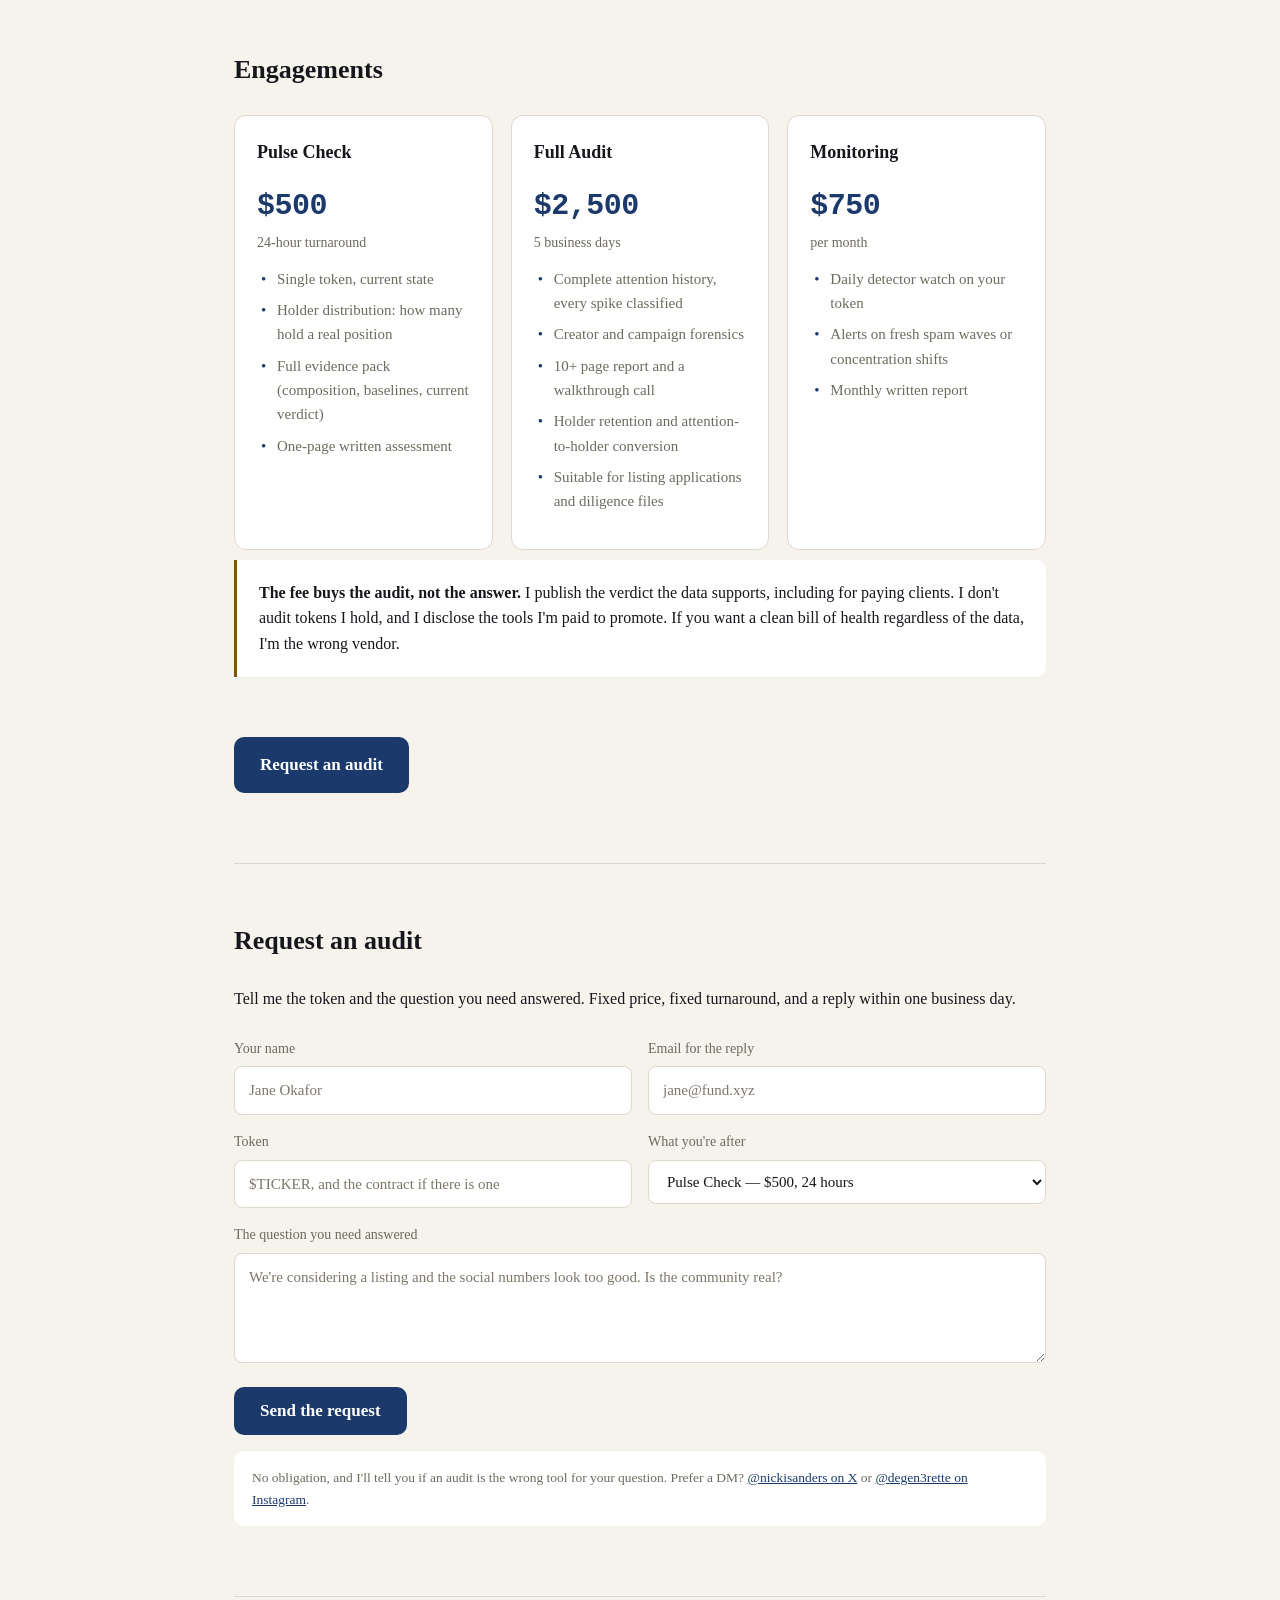
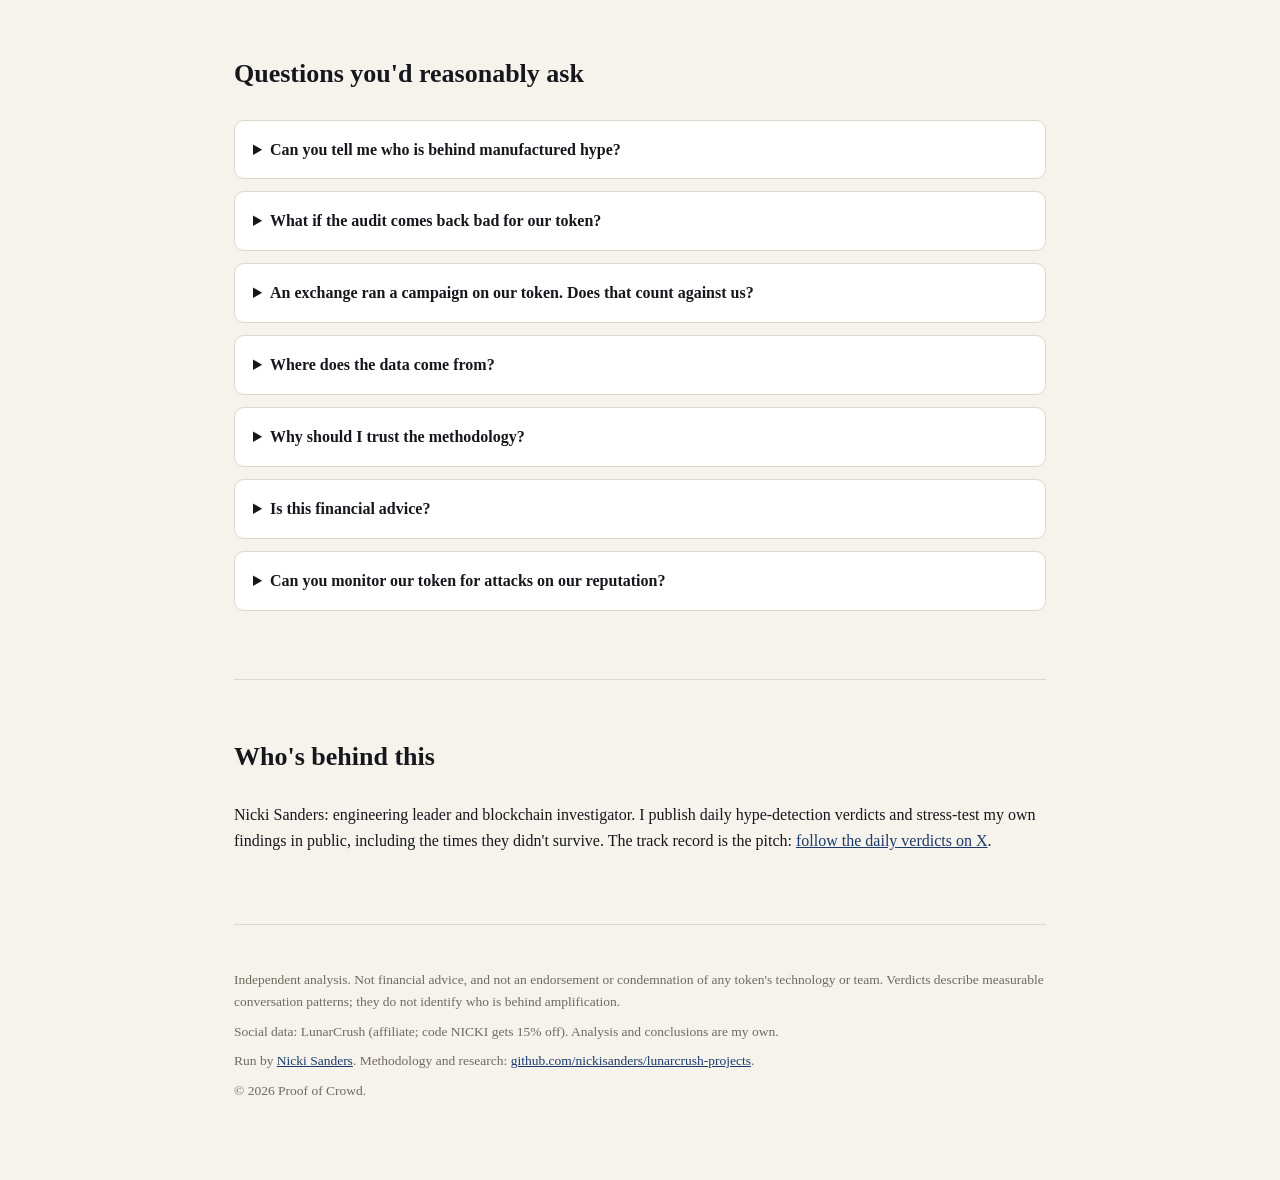
==== commit 53cc446e: "Publish the $W audit as a fourth public specimen Uncommissioned. Wormhole was selected as the week's" ====
--- a/index.html
+++ b/index.html
@@ -227,7 +227,7 @@
   <p class="lede">Evidence-based attention audits for tokens: who is actually talking, how much of it is manufactured, and whether the crowd survives contact with a spreadsheet. Answer in 24 hours, methodology fully public.</p>
   <a class="cta" href="#pricing">Request an audit</a>
   <a class="cta secondary" href="sample.html">See a sample report</a>
-  <p class="sub" style="margin-top:18px">Three published specimens, full depth: <a href="sample.html">$ZAMA, 97/100 manufactured</a> &middot; <a href="sample-fet.html">$FET, 23/100 organic</a> &middot; <a href="sample-laptop.html">$LAPTOP, 25/100 organic</a>.</p>
+  <p class="sub" style="margin-top:18px">Four published specimens, full depth: <a href="sample.html">$ZAMA, 97/100 manufactured</a> &middot; <a href="sample-fet.html">$FET, 23/100 organic</a> &middot; <a href="sample-laptop.html">$LAPTOP, 25/100 organic</a> &middot; <a href="sample-w.html">$W, 25/100 organic</a>.</p>
 </header>
 
 <section>
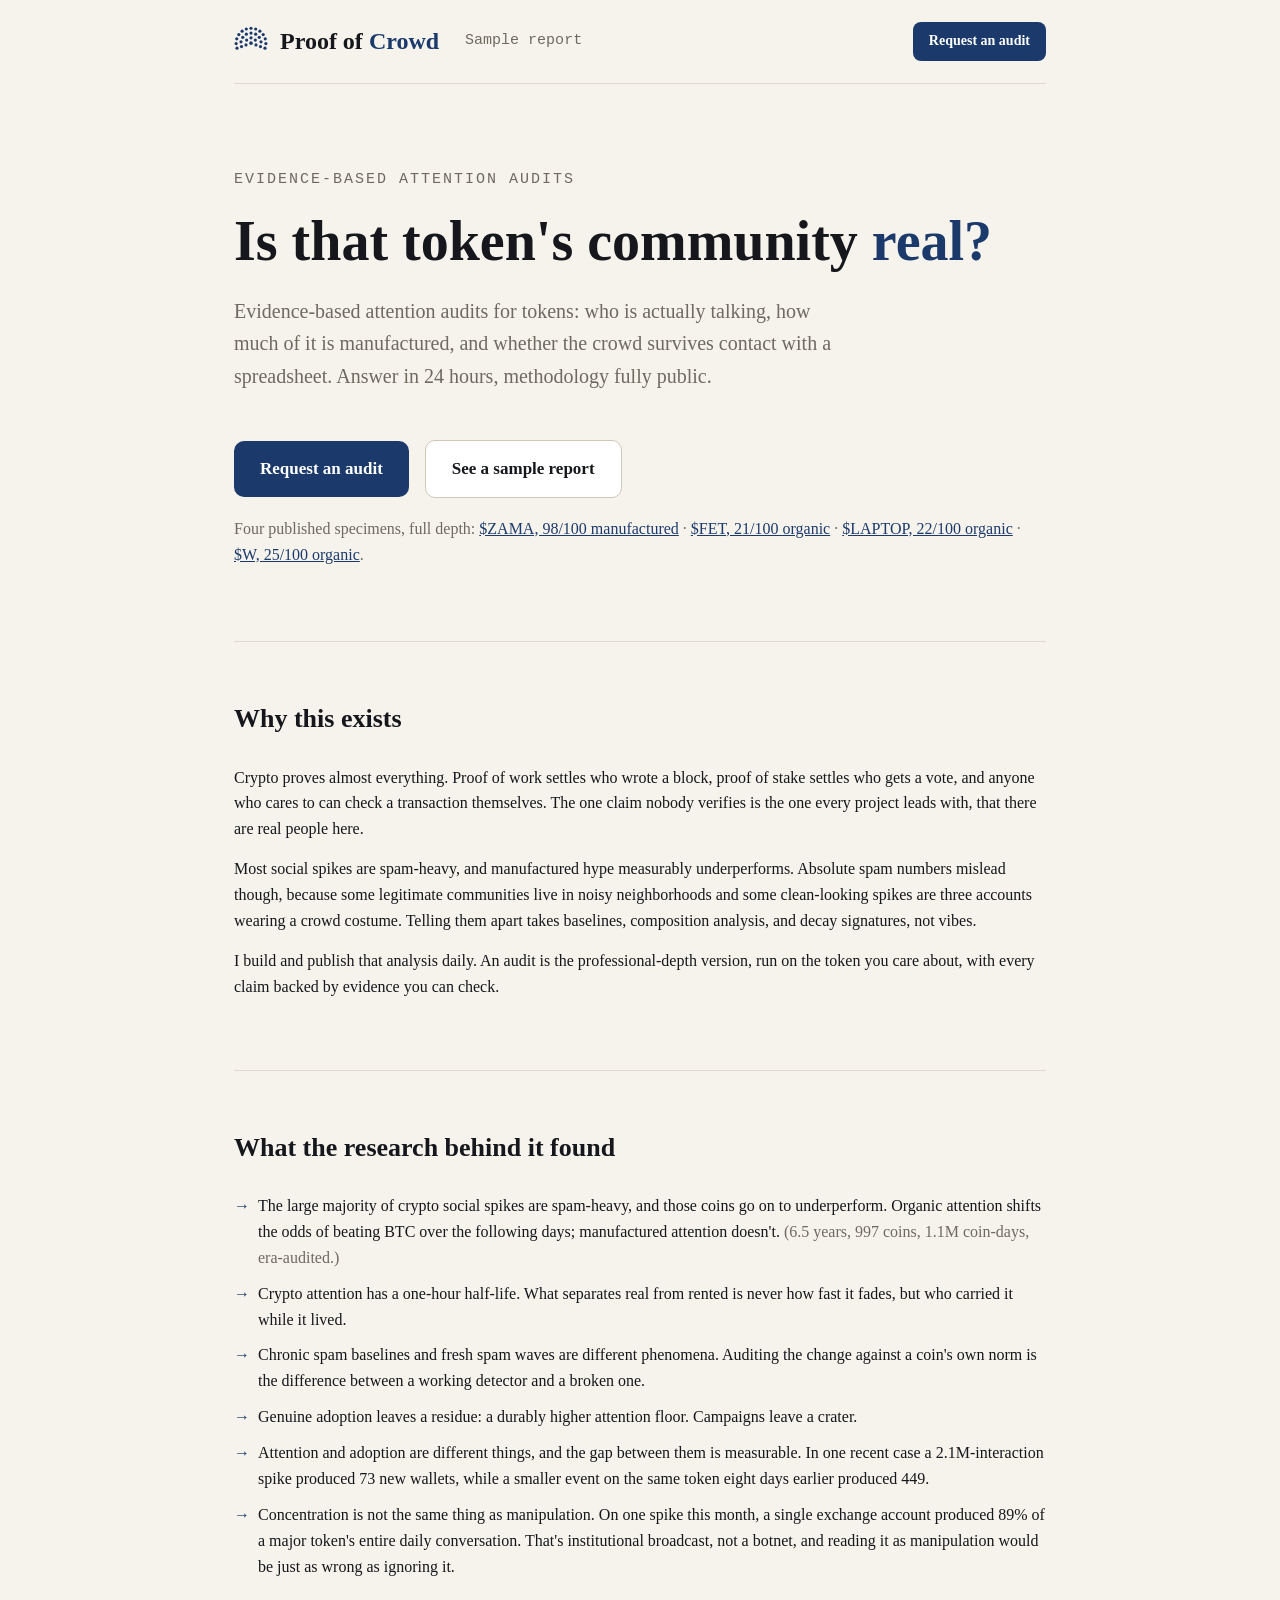
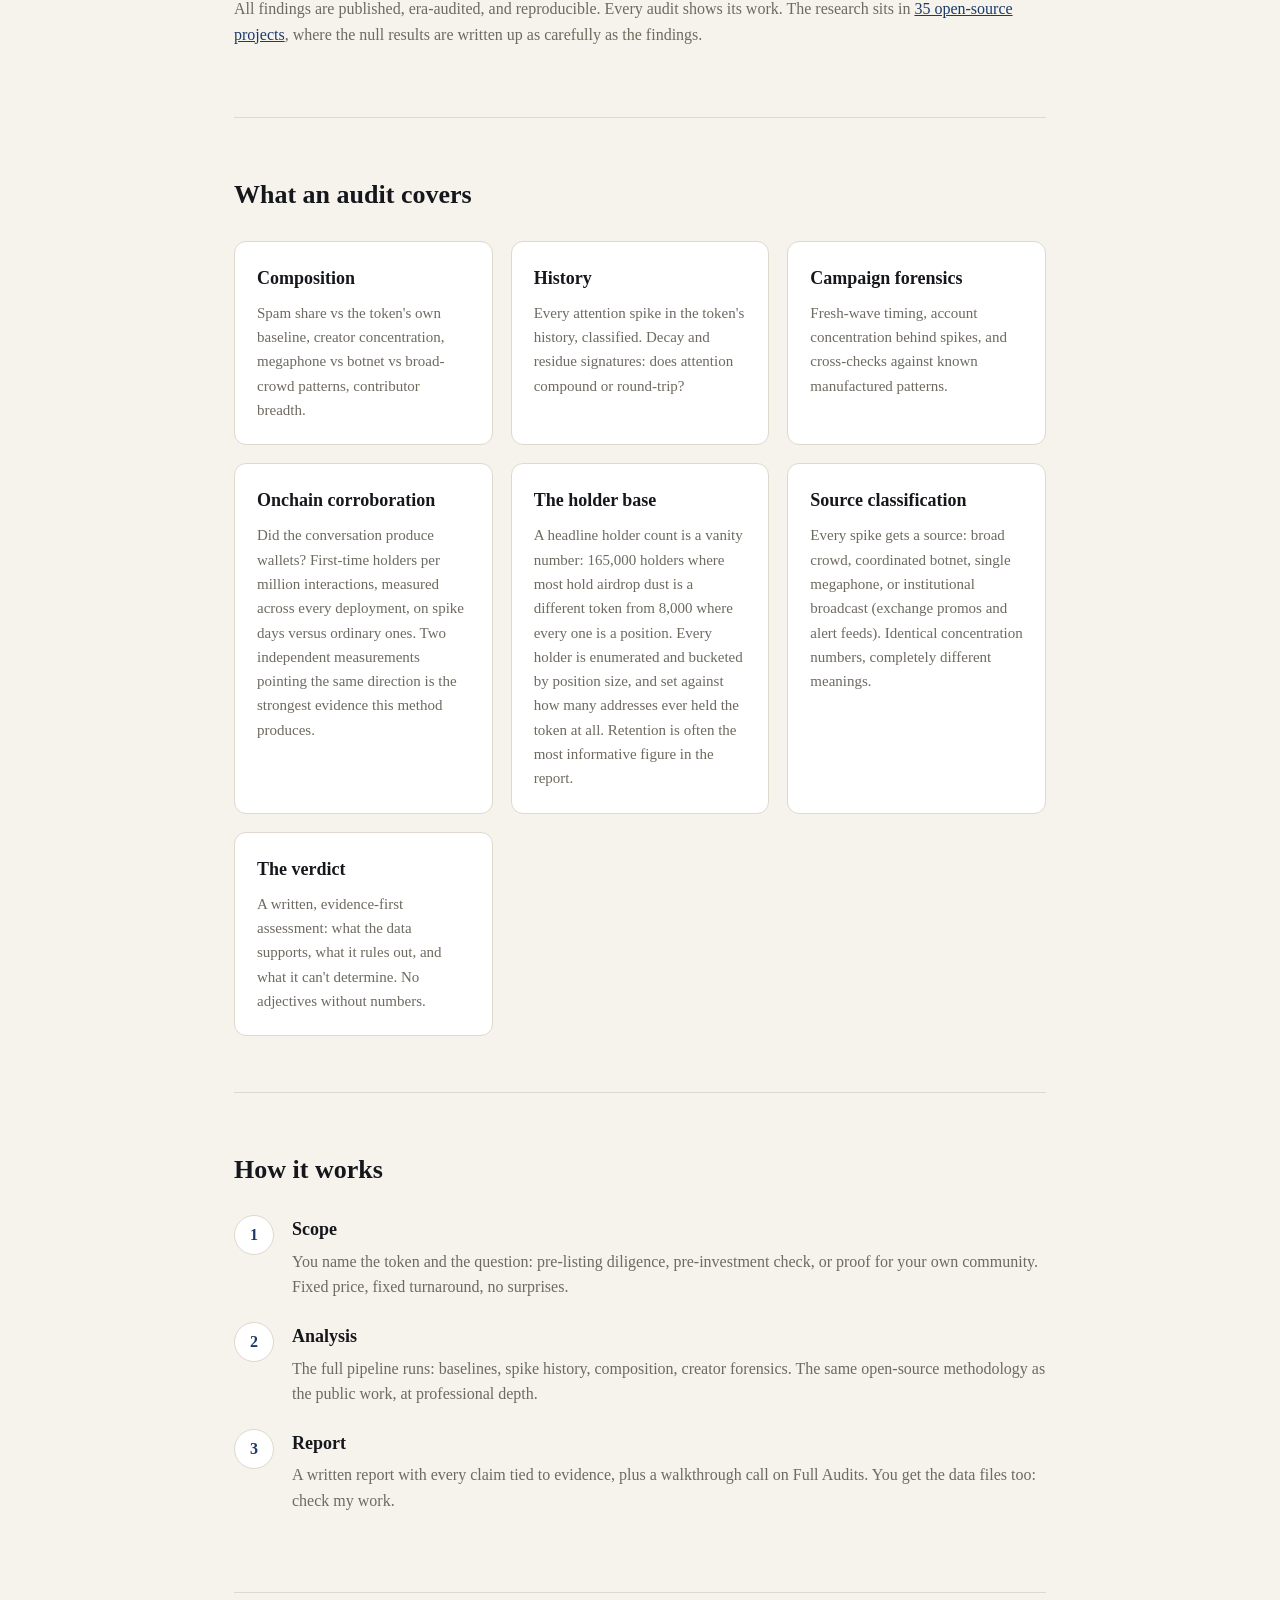
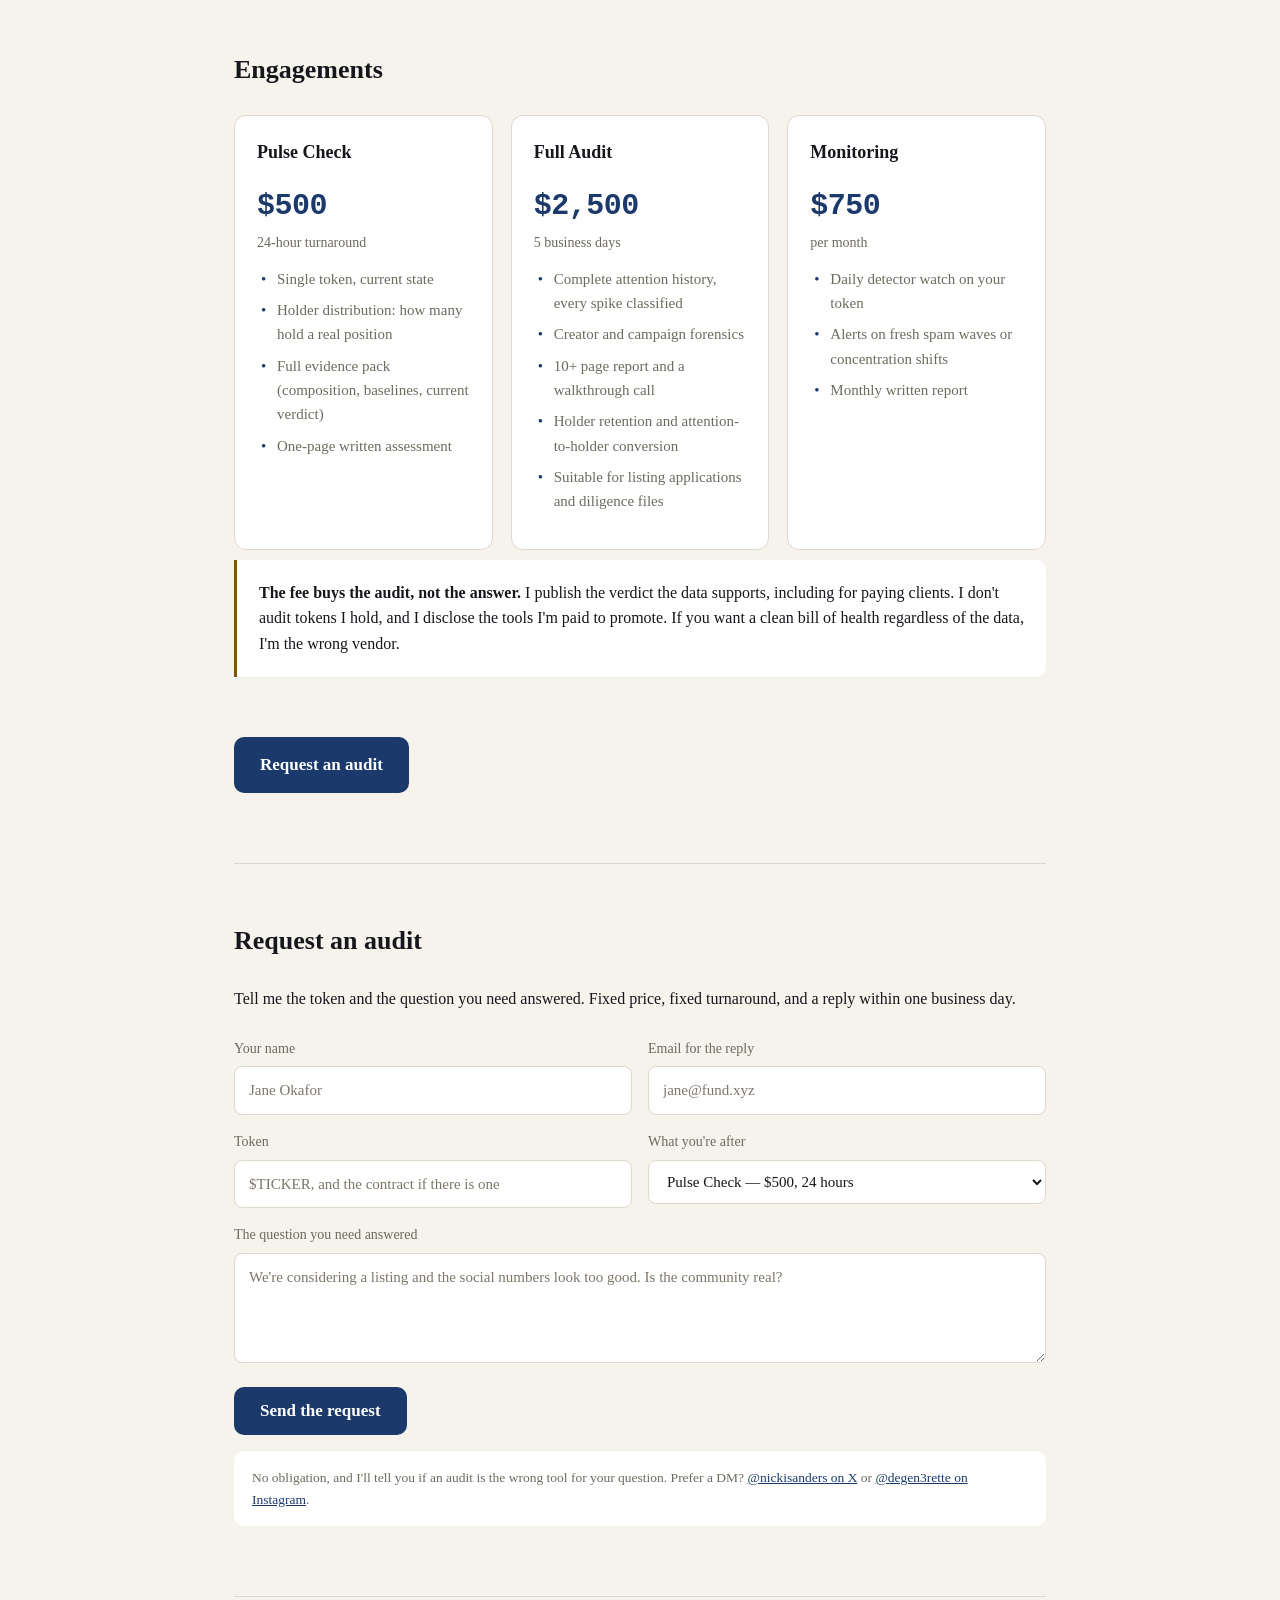
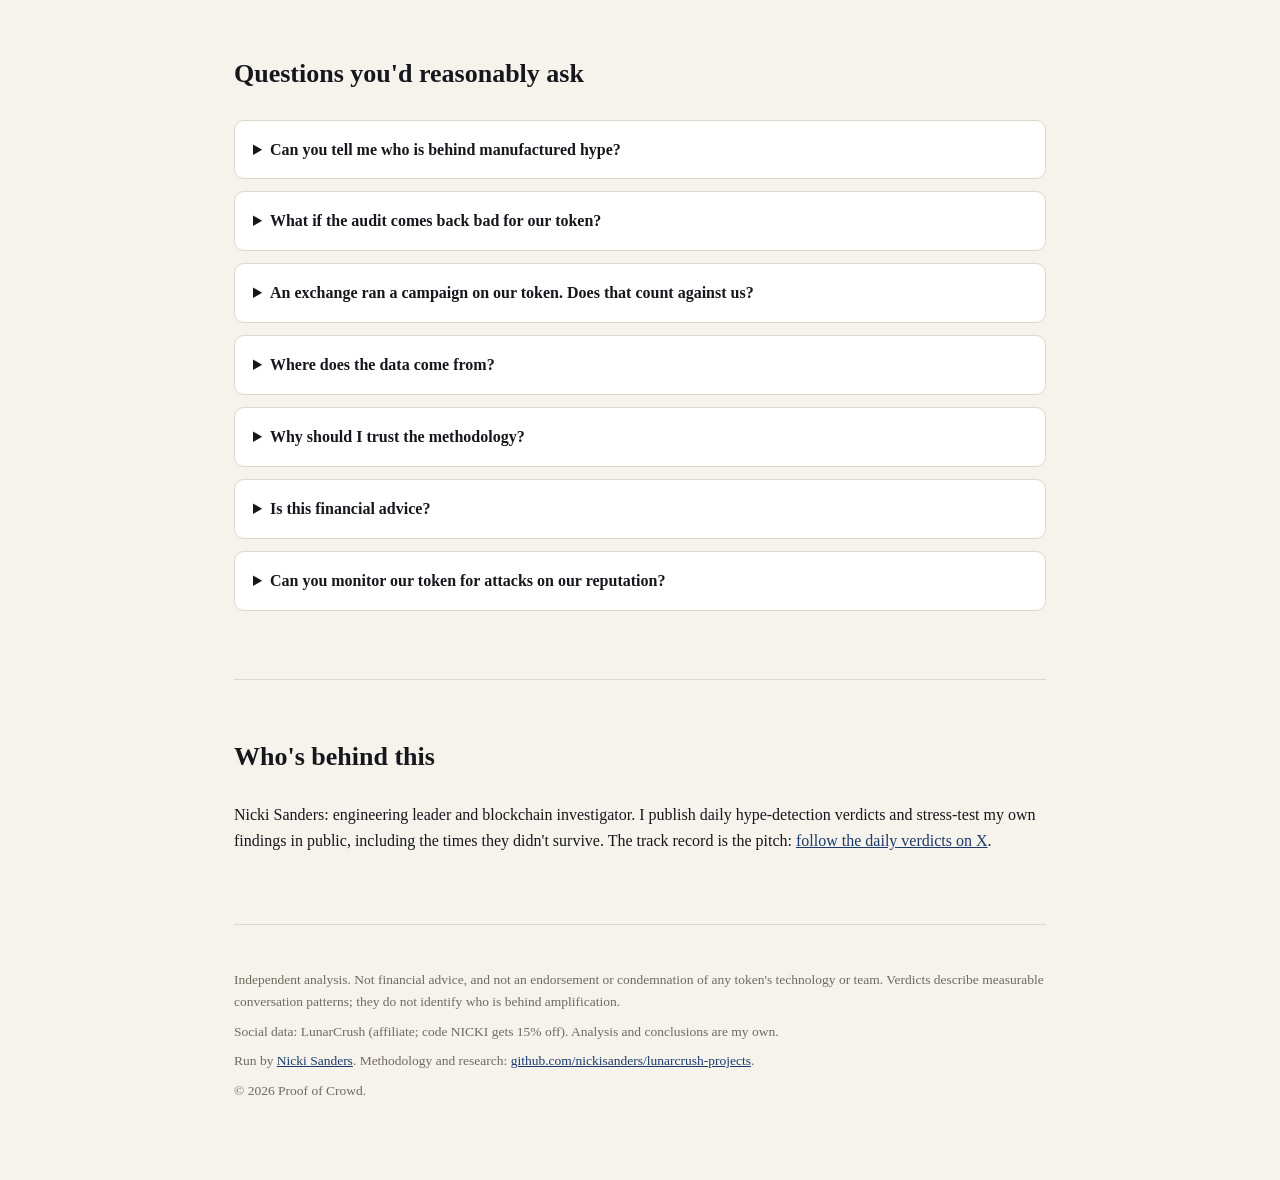
==== commit 120b247c: "Rescore the three earlier specimens against same-size peers The score's creator-concentration term n" ====
--- a/index.html
+++ b/index.html
@@ -227,7 +227,7 @@
   <p class="lede">Evidence-based attention audits for tokens: who is actually talking, how much of it is manufactured, and whether the crowd survives contact with a spreadsheet. Answer in 24 hours, methodology fully public.</p>
   <a class="cta" href="#pricing">Request an audit</a>
   <a class="cta secondary" href="sample.html">See a sample report</a>
-  <p class="sub" style="margin-top:18px">Four published specimens, full depth: <a href="sample.html">$ZAMA, 97/100 manufactured</a> &middot; <a href="sample-fet.html">$FET, 23/100 organic</a> &middot; <a href="sample-laptop.html">$LAPTOP, 25/100 organic</a> &middot; <a href="sample-w.html">$W, 25/100 organic</a>.</p>
+  <p class="sub" style="margin-top:18px">Four published specimens, full depth: <a href="sample.html">$ZAMA, 98/100 manufactured</a> &middot; <a href="sample-fet.html">$FET, 21/100 organic</a> &middot; <a href="sample-laptop.html">$LAPTOP, 22/100 organic</a> &middot; <a href="sample-w.html">$W, 25/100 organic</a>.</p>
 </header>
 
 <section>
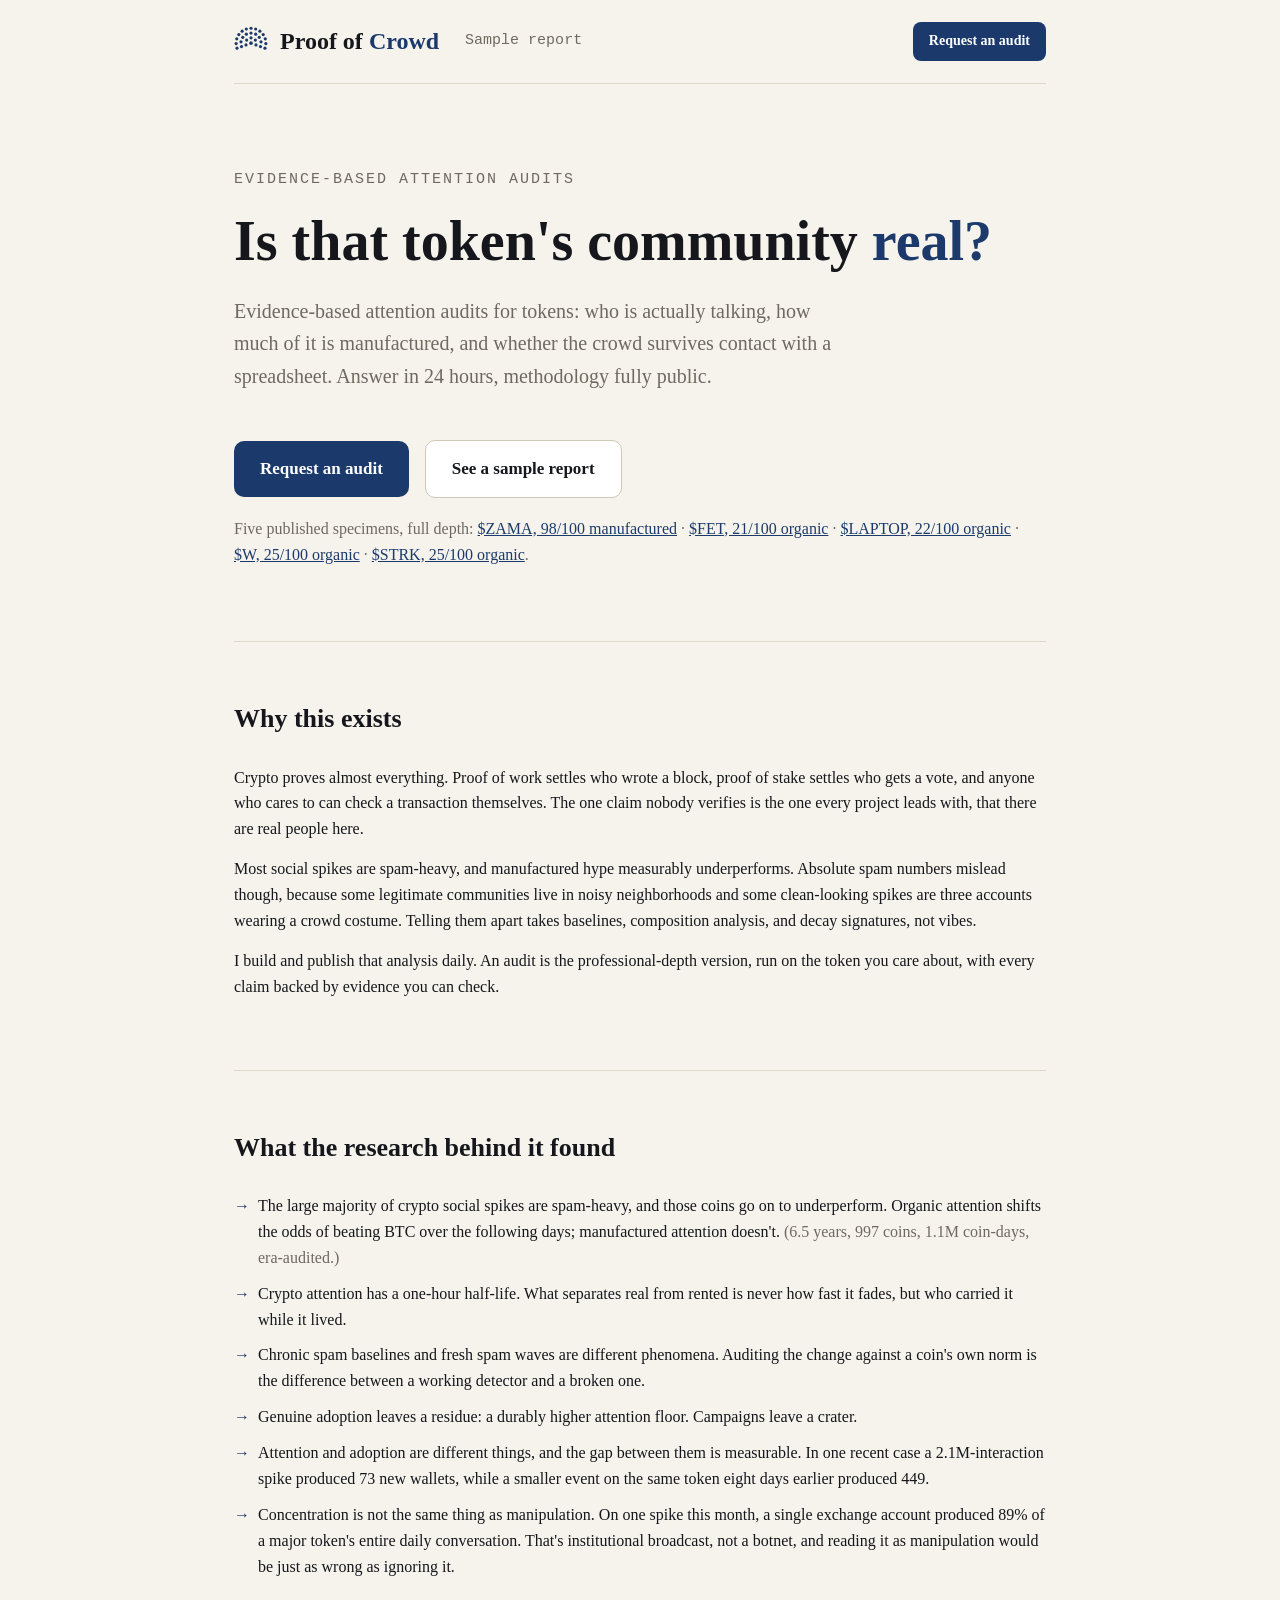
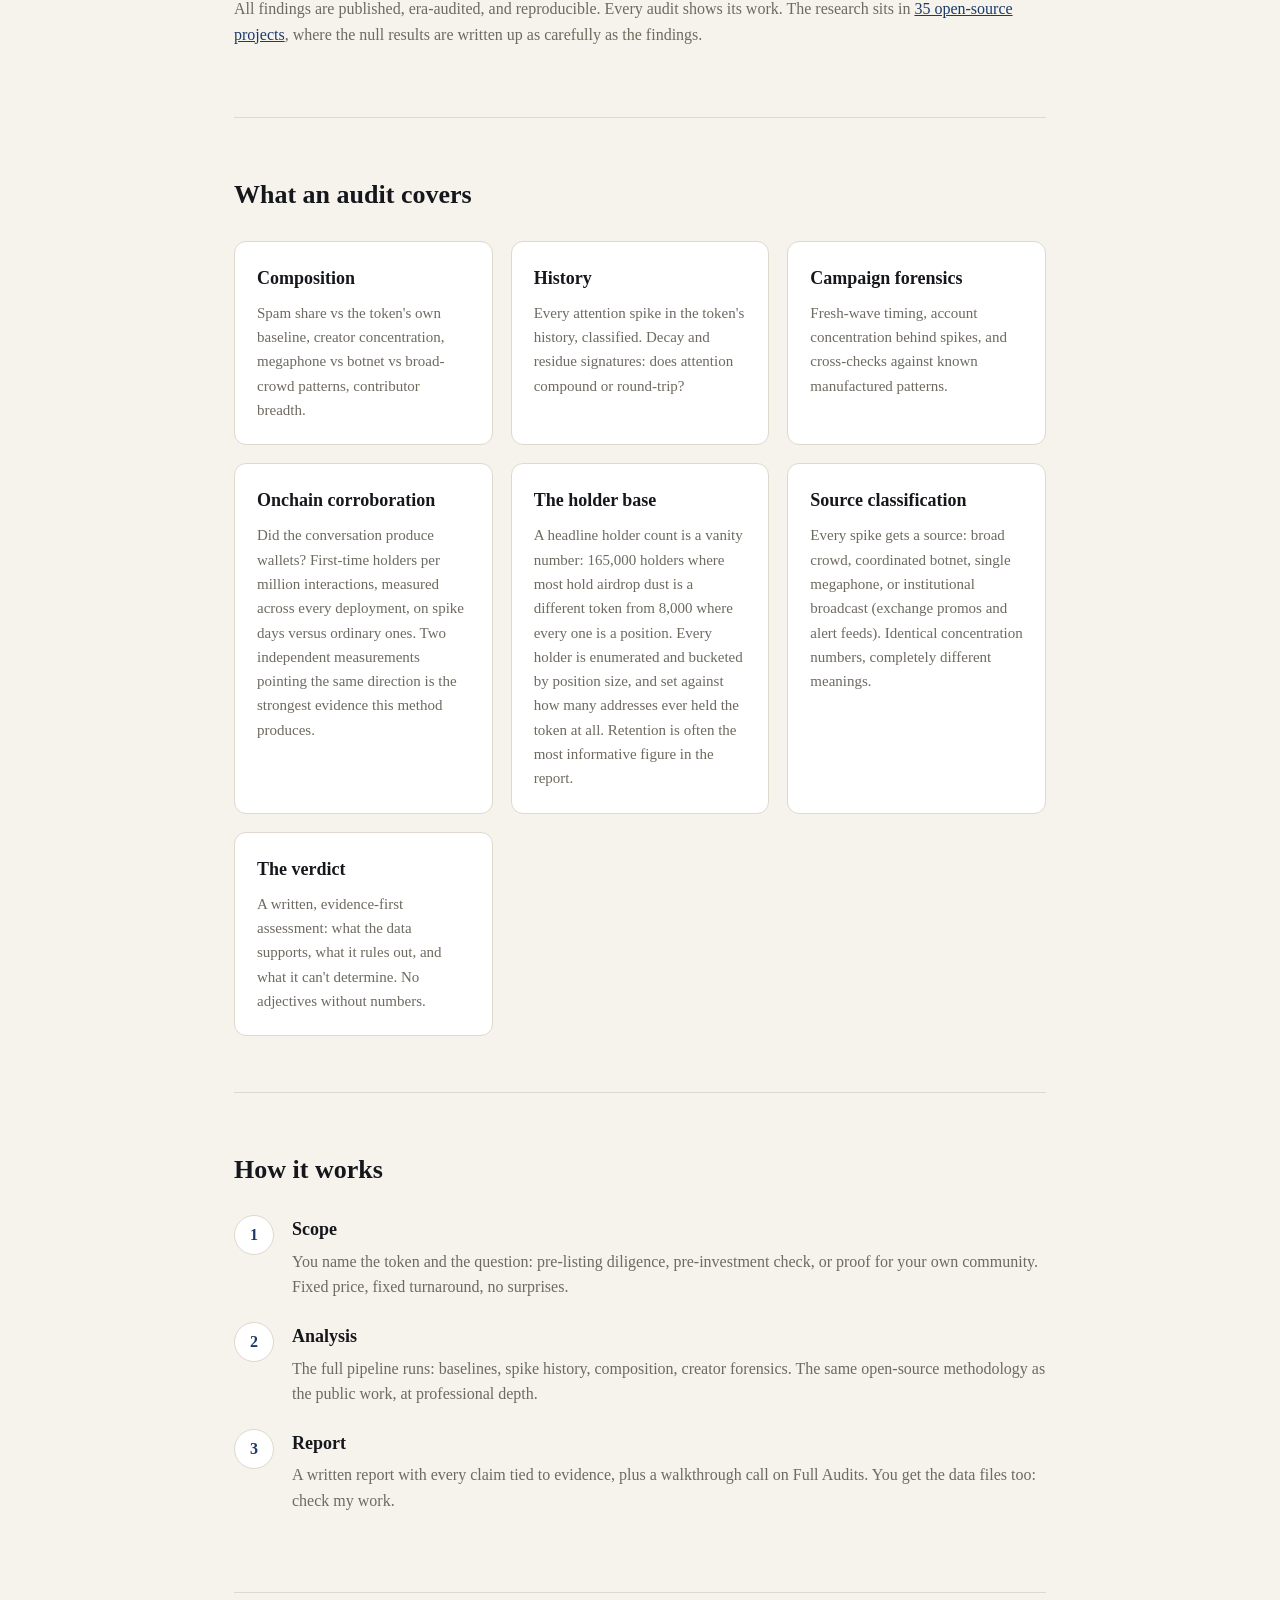
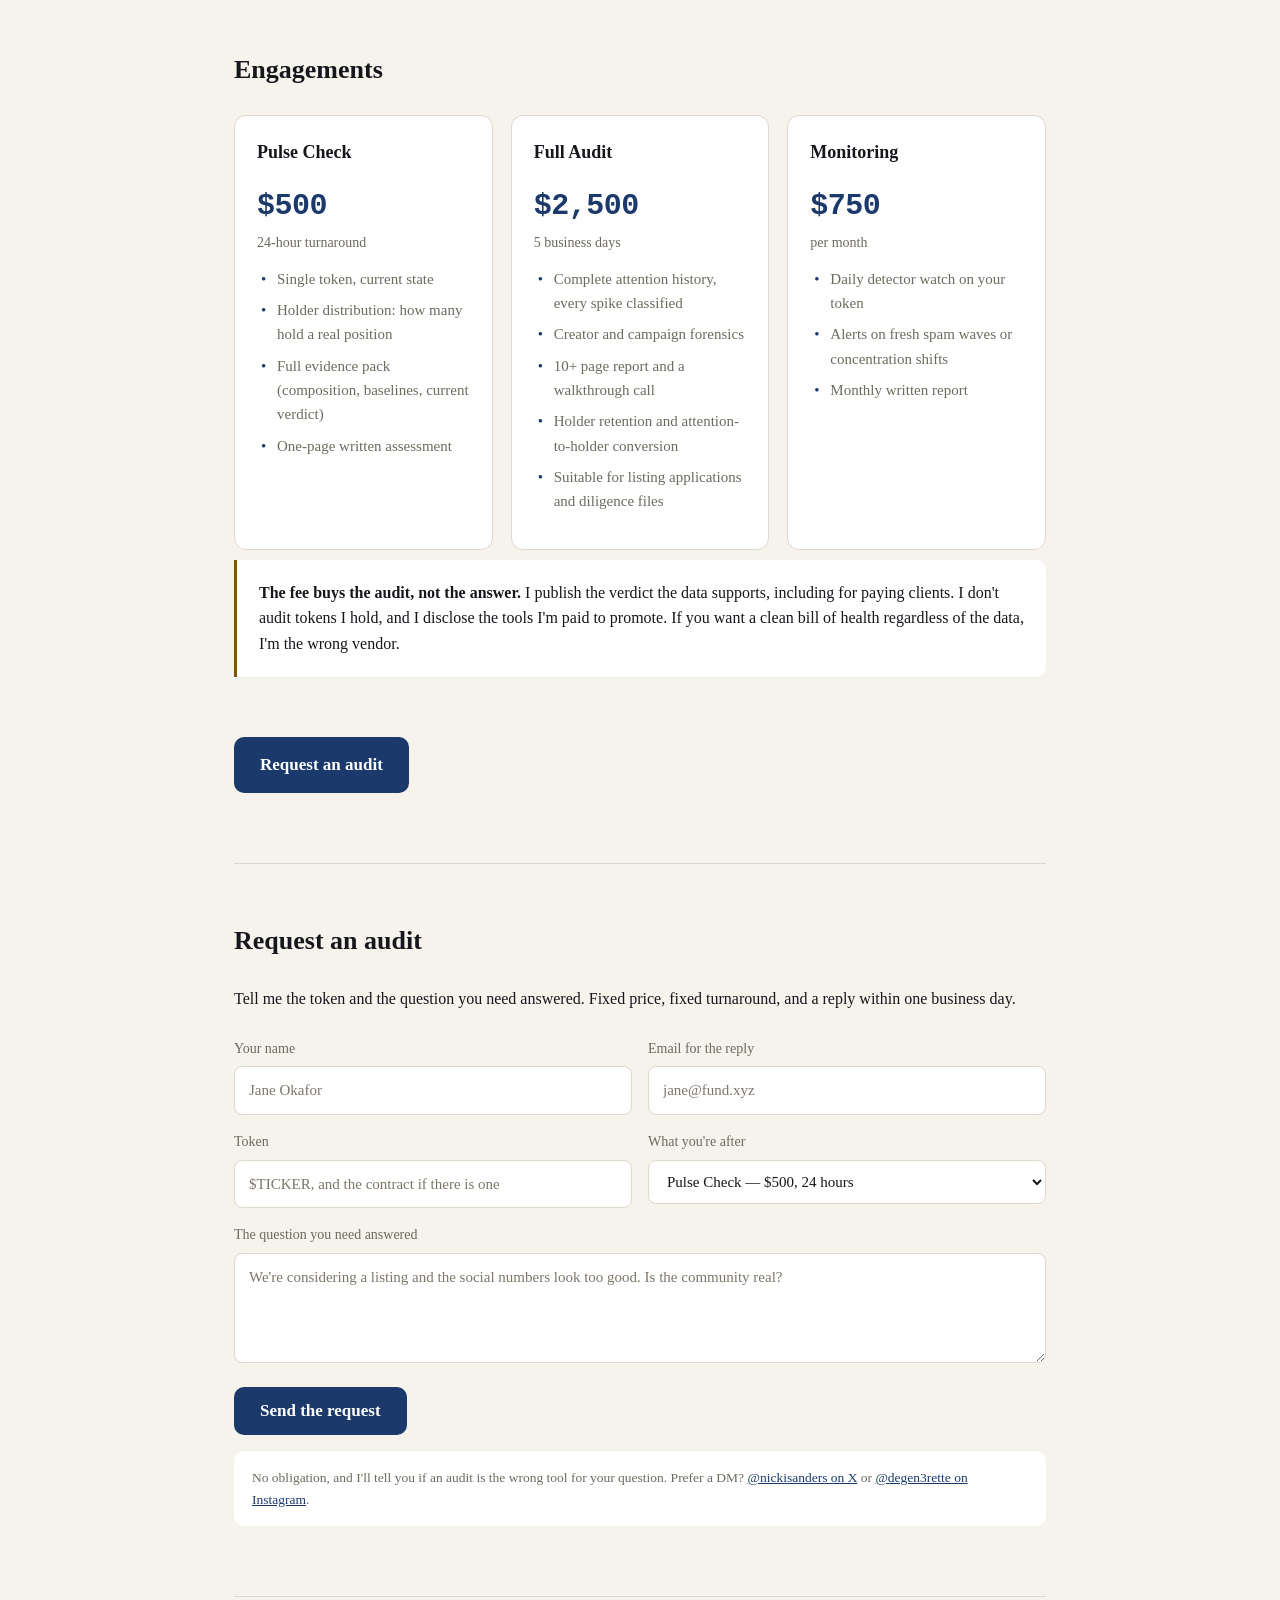
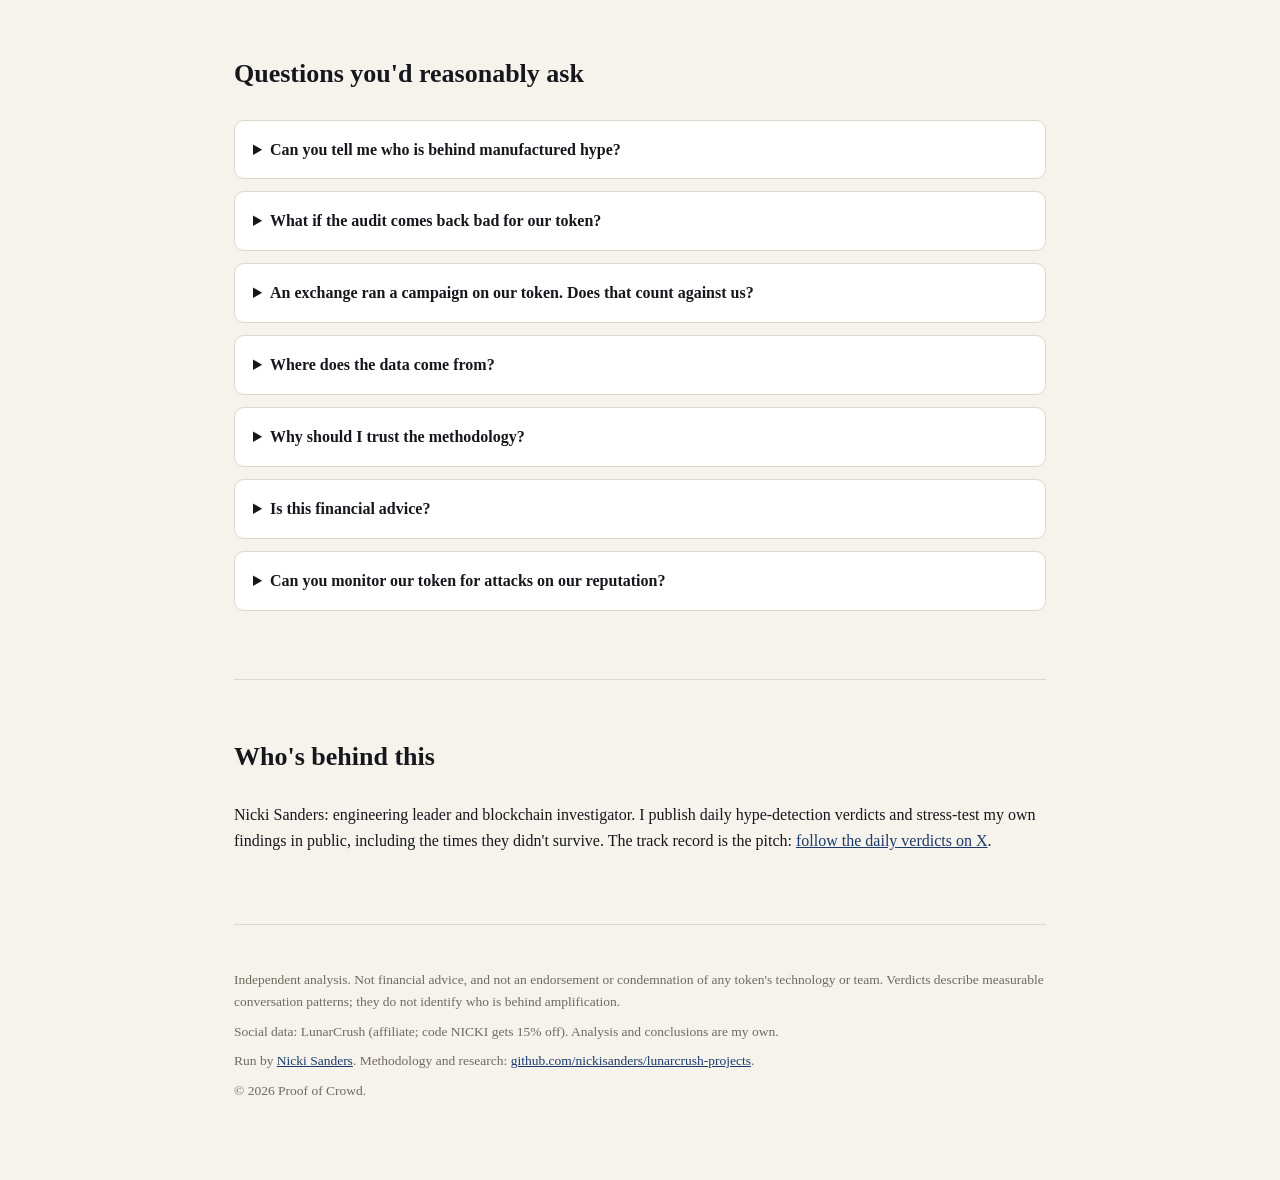
==== commit 6382bca3: "Publish the $STRK specimen Fifth public report, and the first where the headline number is favourabl" ====
--- a/index.html
+++ b/index.html
@@ -227,7 +227,7 @@
   <p class="lede">Evidence-based attention audits for tokens: who is actually talking, how much of it is manufactured, and whether the crowd survives contact with a spreadsheet. Answer in 24 hours, methodology fully public.</p>
   <a class="cta" href="#pricing">Request an audit</a>
   <a class="cta secondary" href="sample.html">See a sample report</a>
-  <p class="sub" style="margin-top:18px">Four published specimens, full depth: <a href="sample.html">$ZAMA, 98/100 manufactured</a> &middot; <a href="sample-fet.html">$FET, 21/100 organic</a> &middot; <a href="sample-laptop.html">$LAPTOP, 22/100 organic</a> &middot; <a href="sample-w.html">$W, 25/100 organic</a>.</p>
+  <p class="sub" style="margin-top:18px">Five published specimens, full depth: <a href="sample.html">$ZAMA, 98/100 manufactured</a> &middot; <a href="sample-fet.html">$FET, 21/100 organic</a> &middot; <a href="sample-laptop.html">$LAPTOP, 22/100 organic</a> &middot; <a href="sample-w.html">$W, 25/100 organic</a> &middot; <a href="sample-strk.html">$STRK, 25/100 organic</a>.</p>
 </header>
 
 <section>
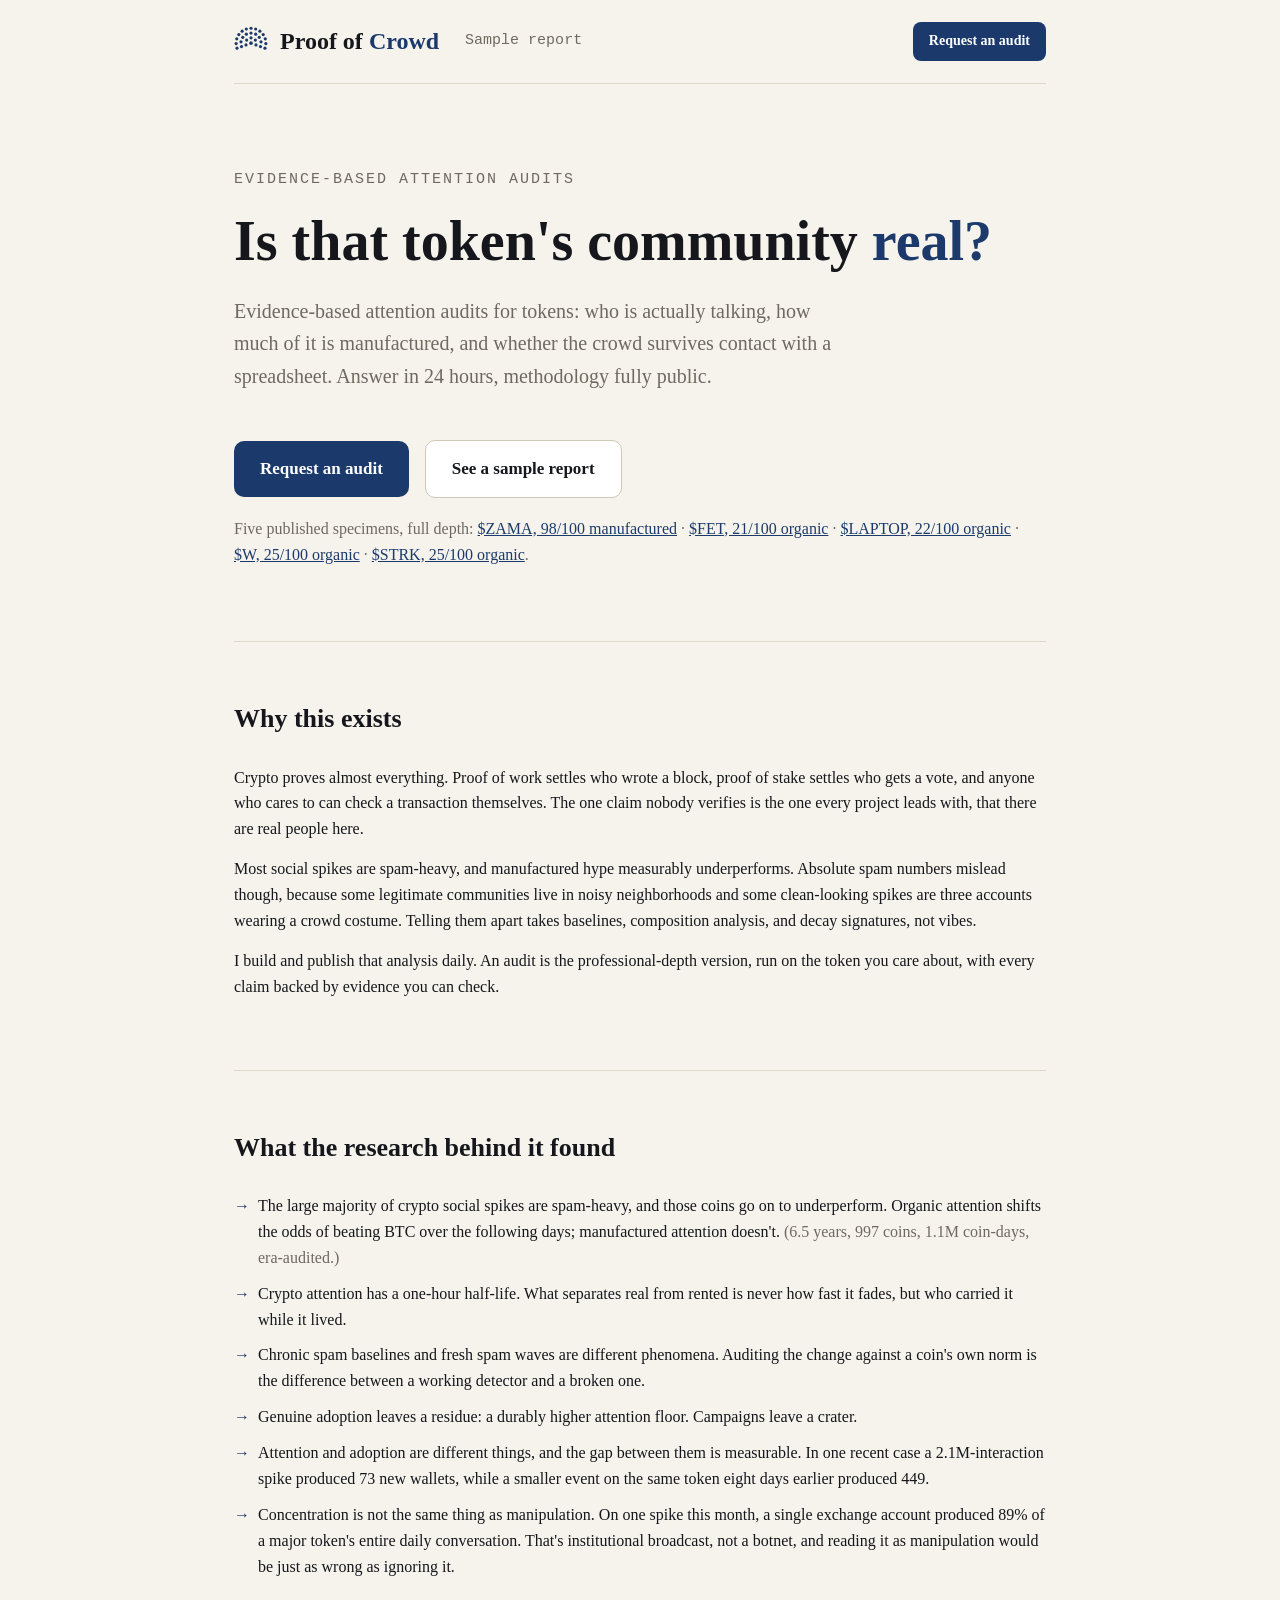
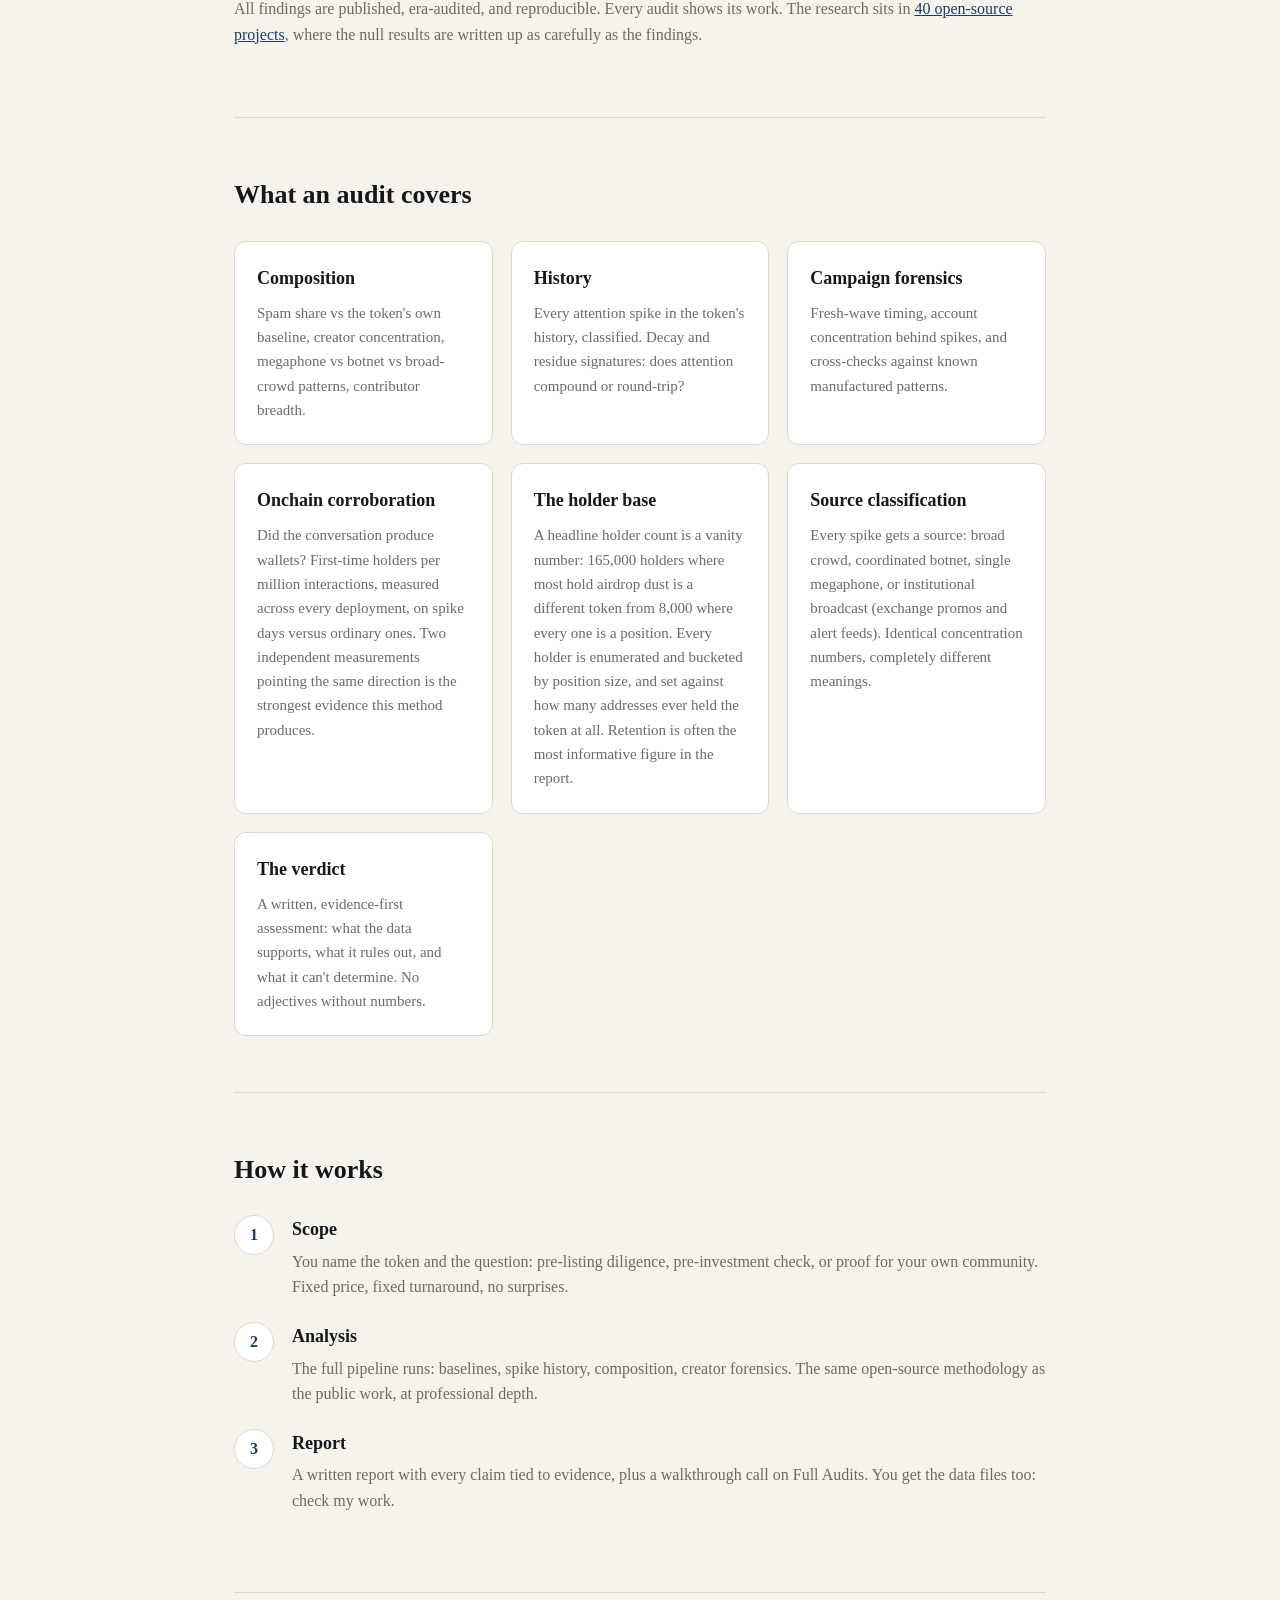
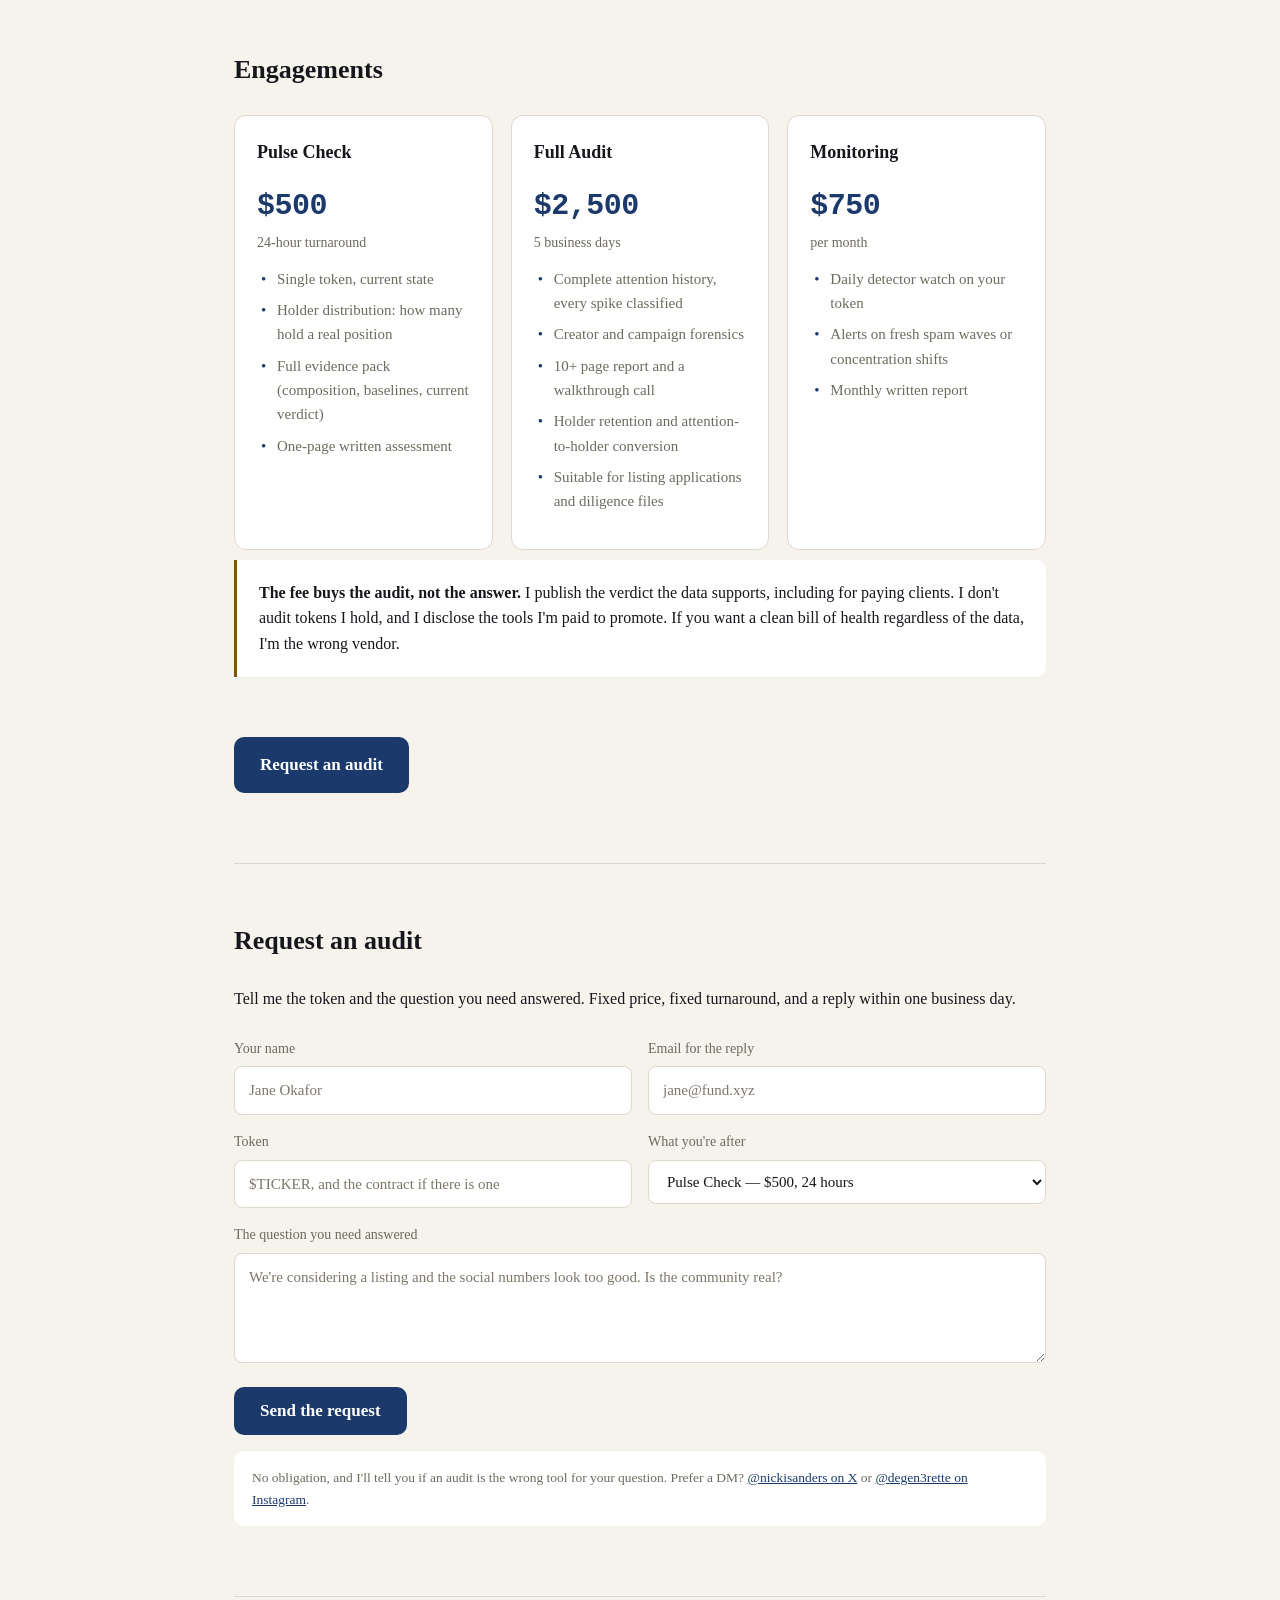
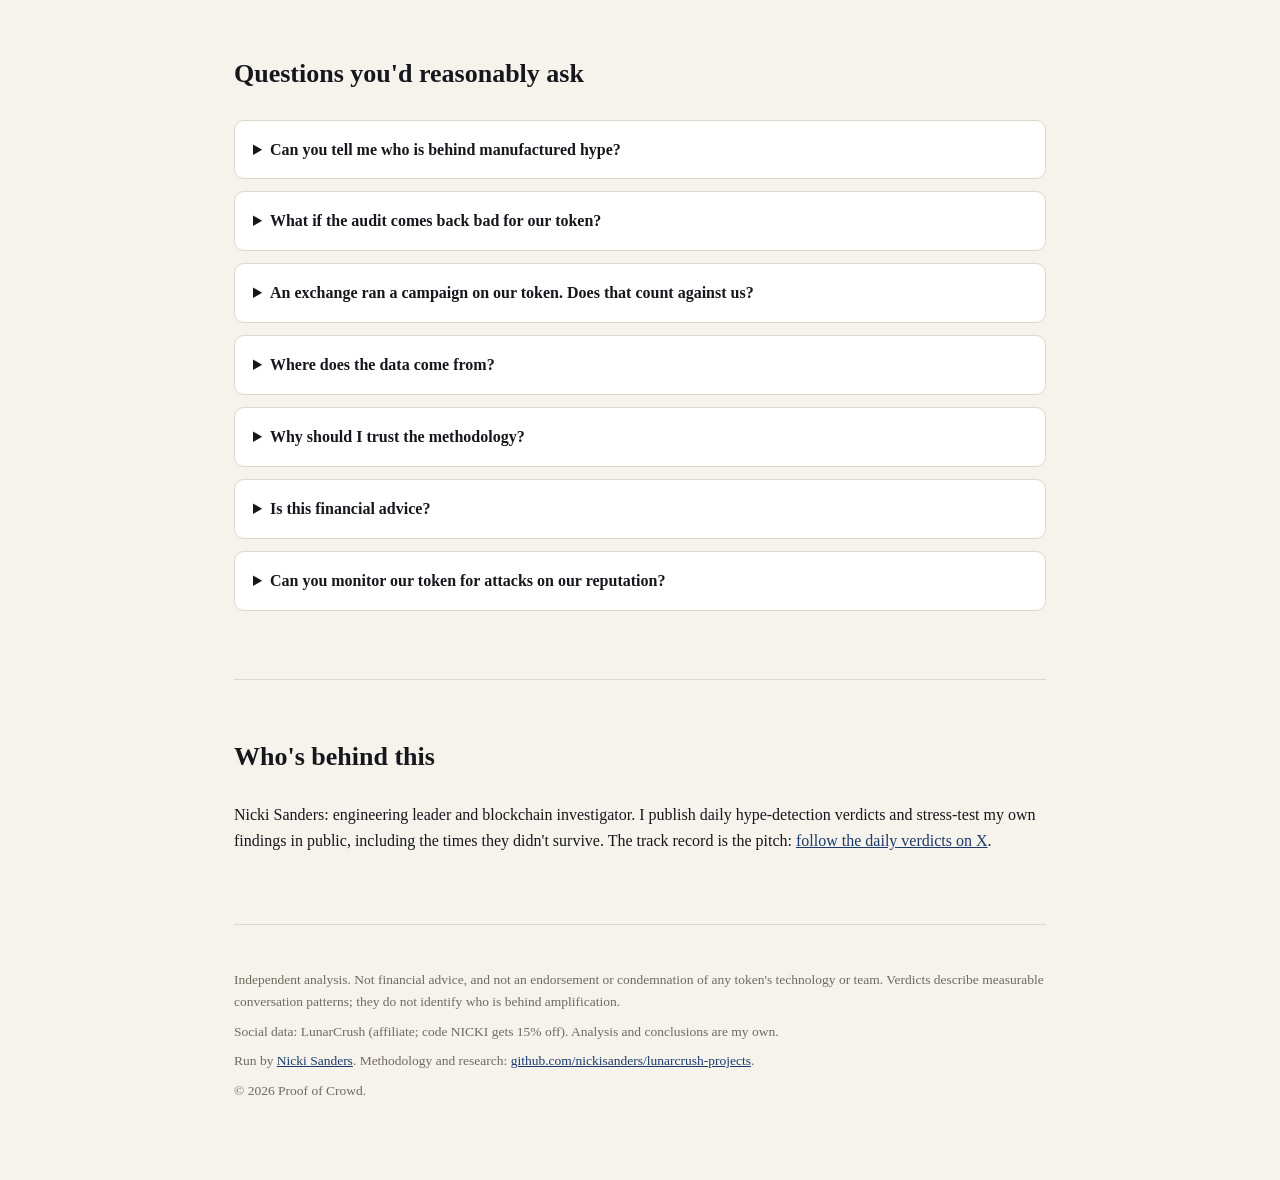
==== commit 6ed71f8c: "Site said 35 open-source projects; there are 40 The repo README already counted 40 and the site did " ====
--- a/index.html
+++ b/index.html
@@ -247,7 +247,7 @@
     <li>Attention and adoption are different things, and the gap between them is measurable. In one recent case a 2.1M-interaction spike produced 73 new wallets, while a smaller event on the same token eight days earlier produced 449.</li>
     <li>Concentration is not the same thing as manipulation. On one spike this month, a single exchange account produced 89% of a major token's entire daily conversation. That's institutional broadcast, not a botnet, and reading it as manipulation would be just as wrong as ignoring it.</li>
   </ul>
-  <p style="margin-top:16px" class="sub">All findings are published, era-audited, and reproducible. Every audit shows its work. The research sits in <a href="https://github.com/nickisanders/lunarcrush-projects">35 open-source projects</a>, where the null results are written up as carefully as the findings.</p>
+  <p style="margin-top:16px" class="sub">All findings are published, era-audited, and reproducible. Every audit shows its work. The research sits in <a href="https://github.com/nickisanders/lunarcrush-projects">40 open-source projects</a>, where the null results are written up as carefully as the findings.</p>
 </section>
 
 <section>
